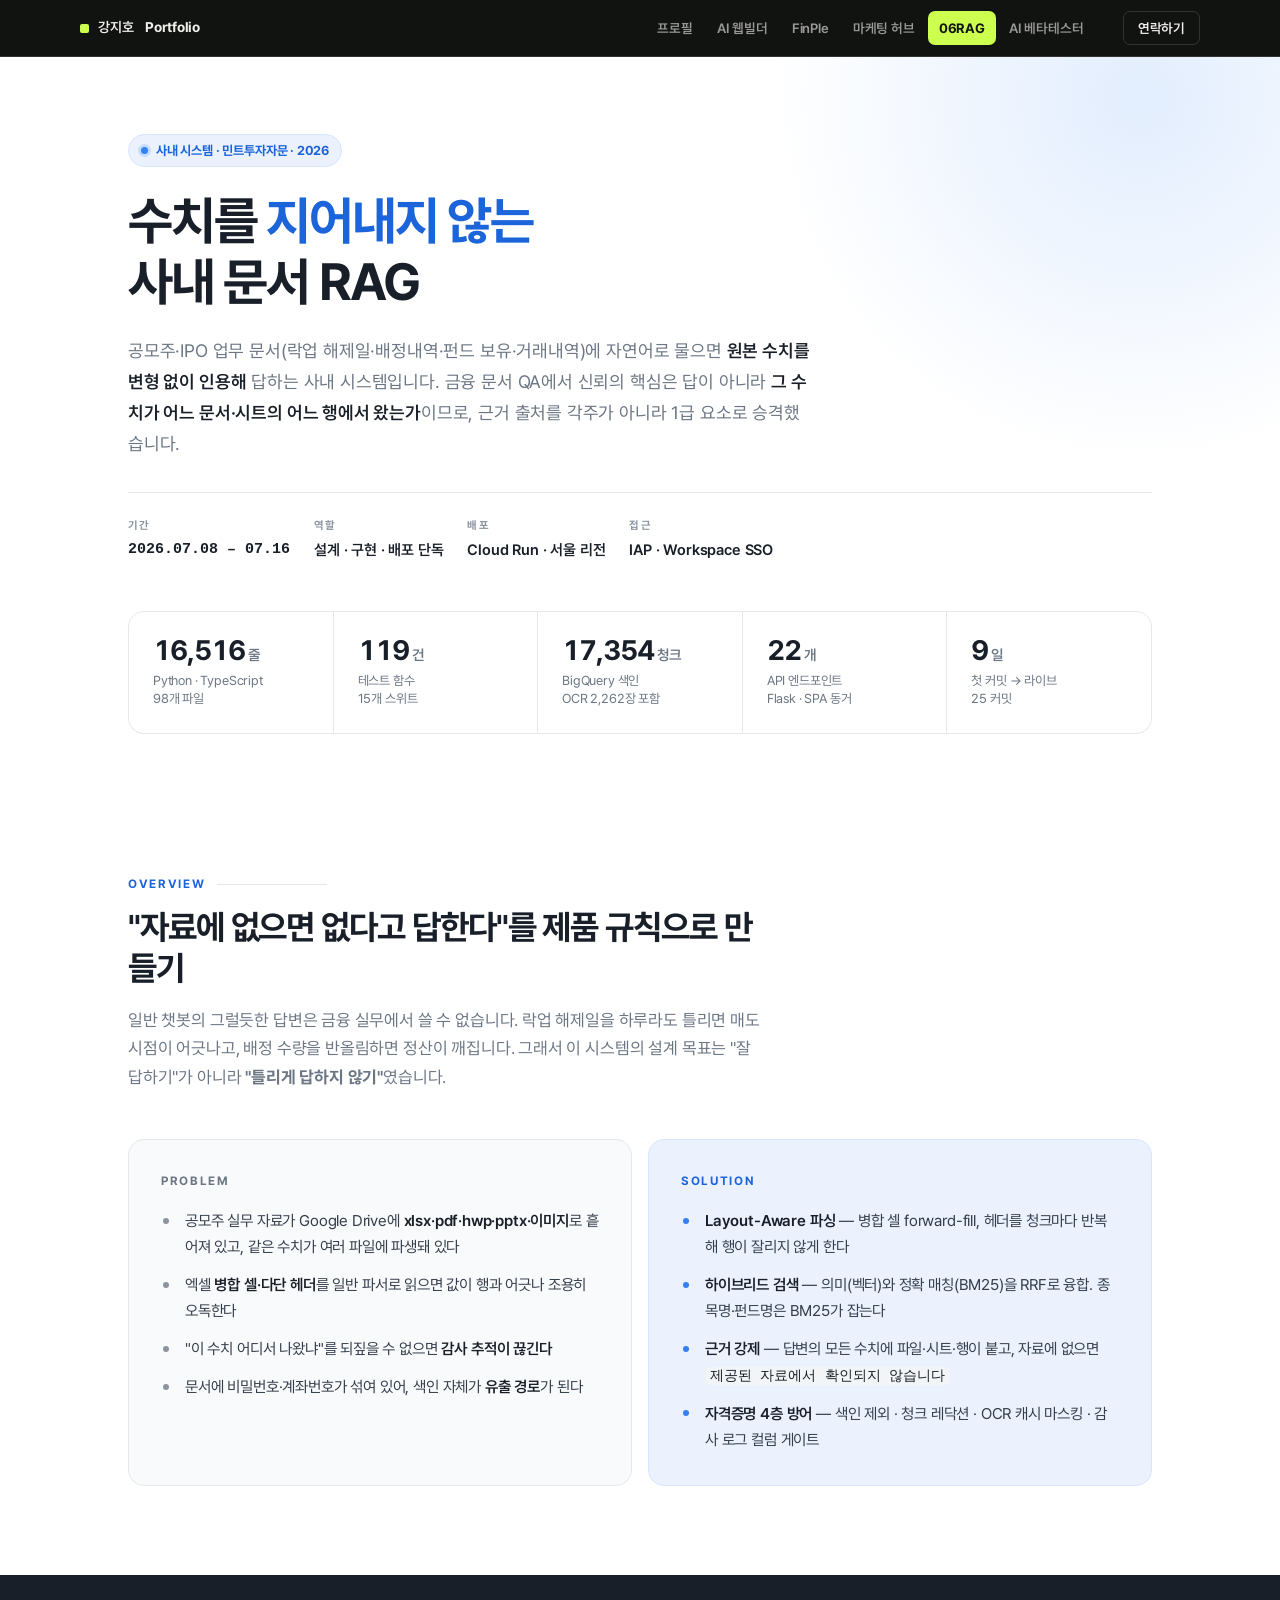
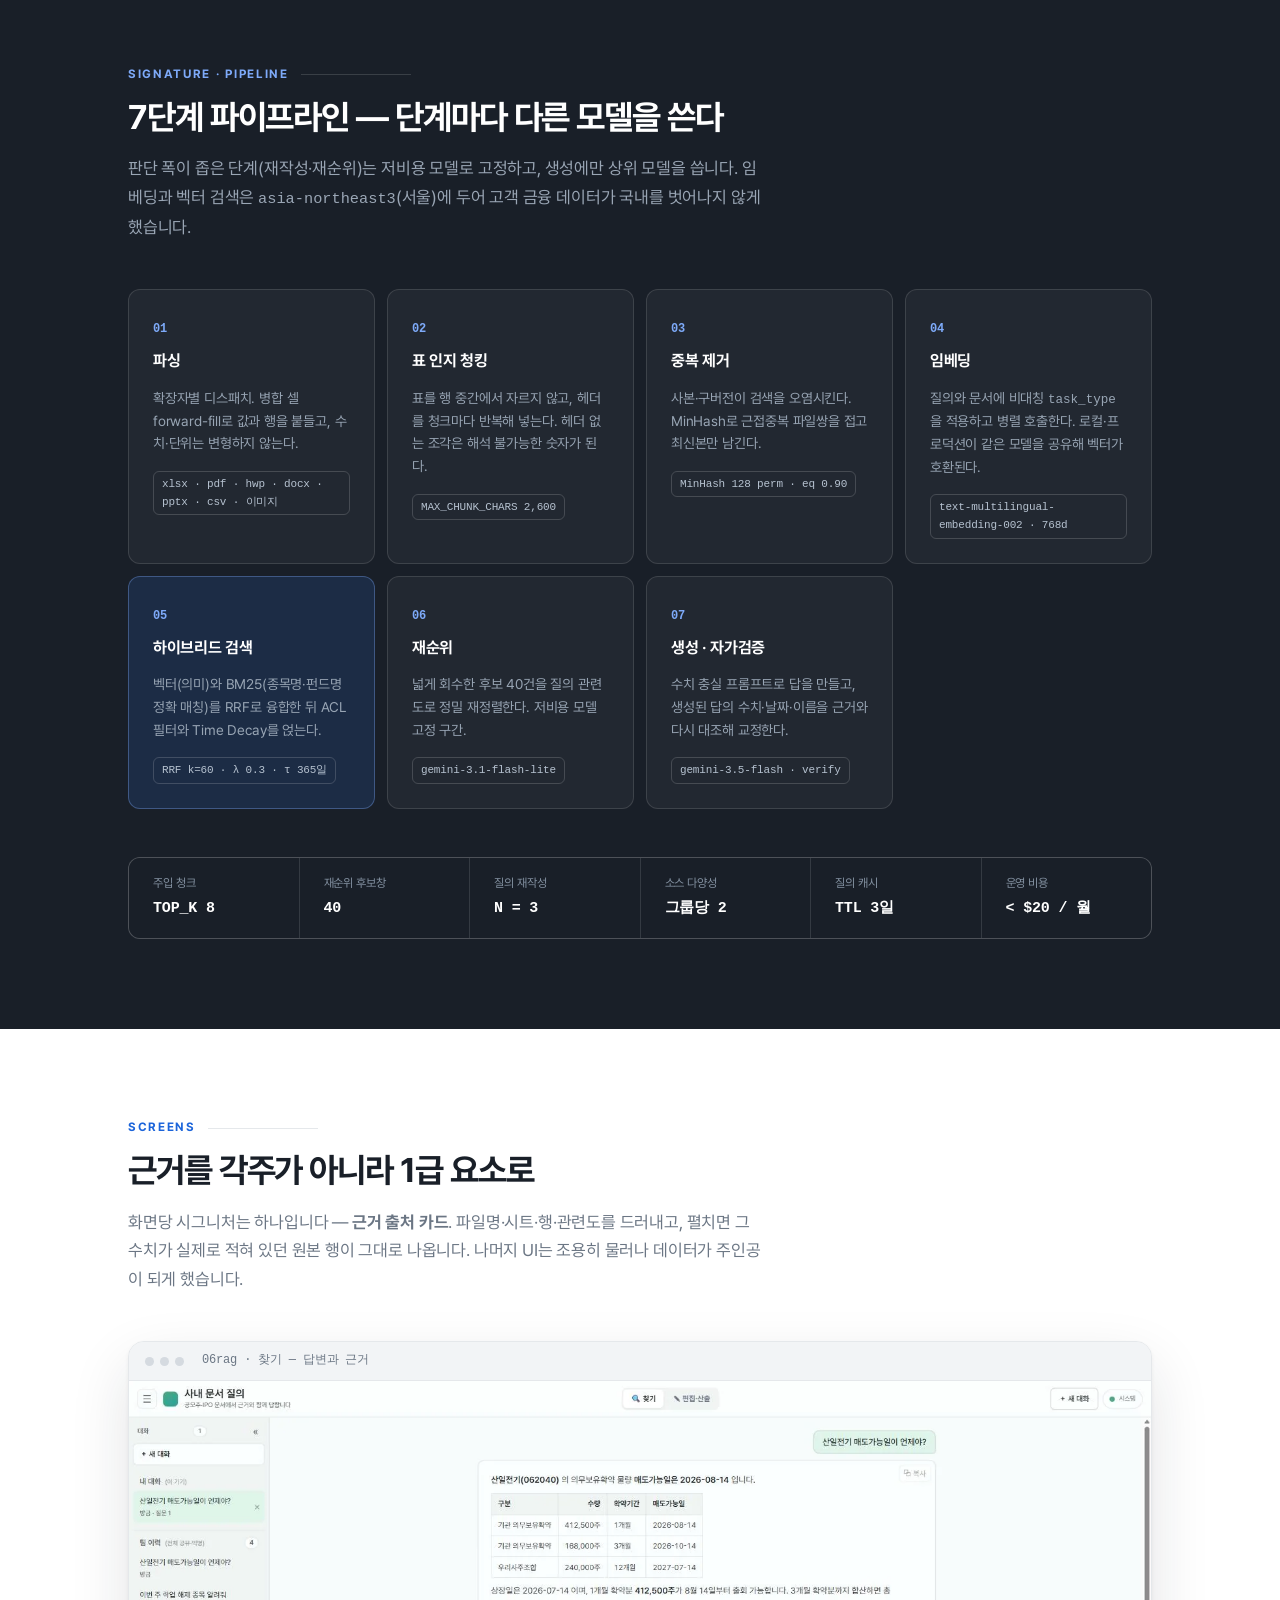
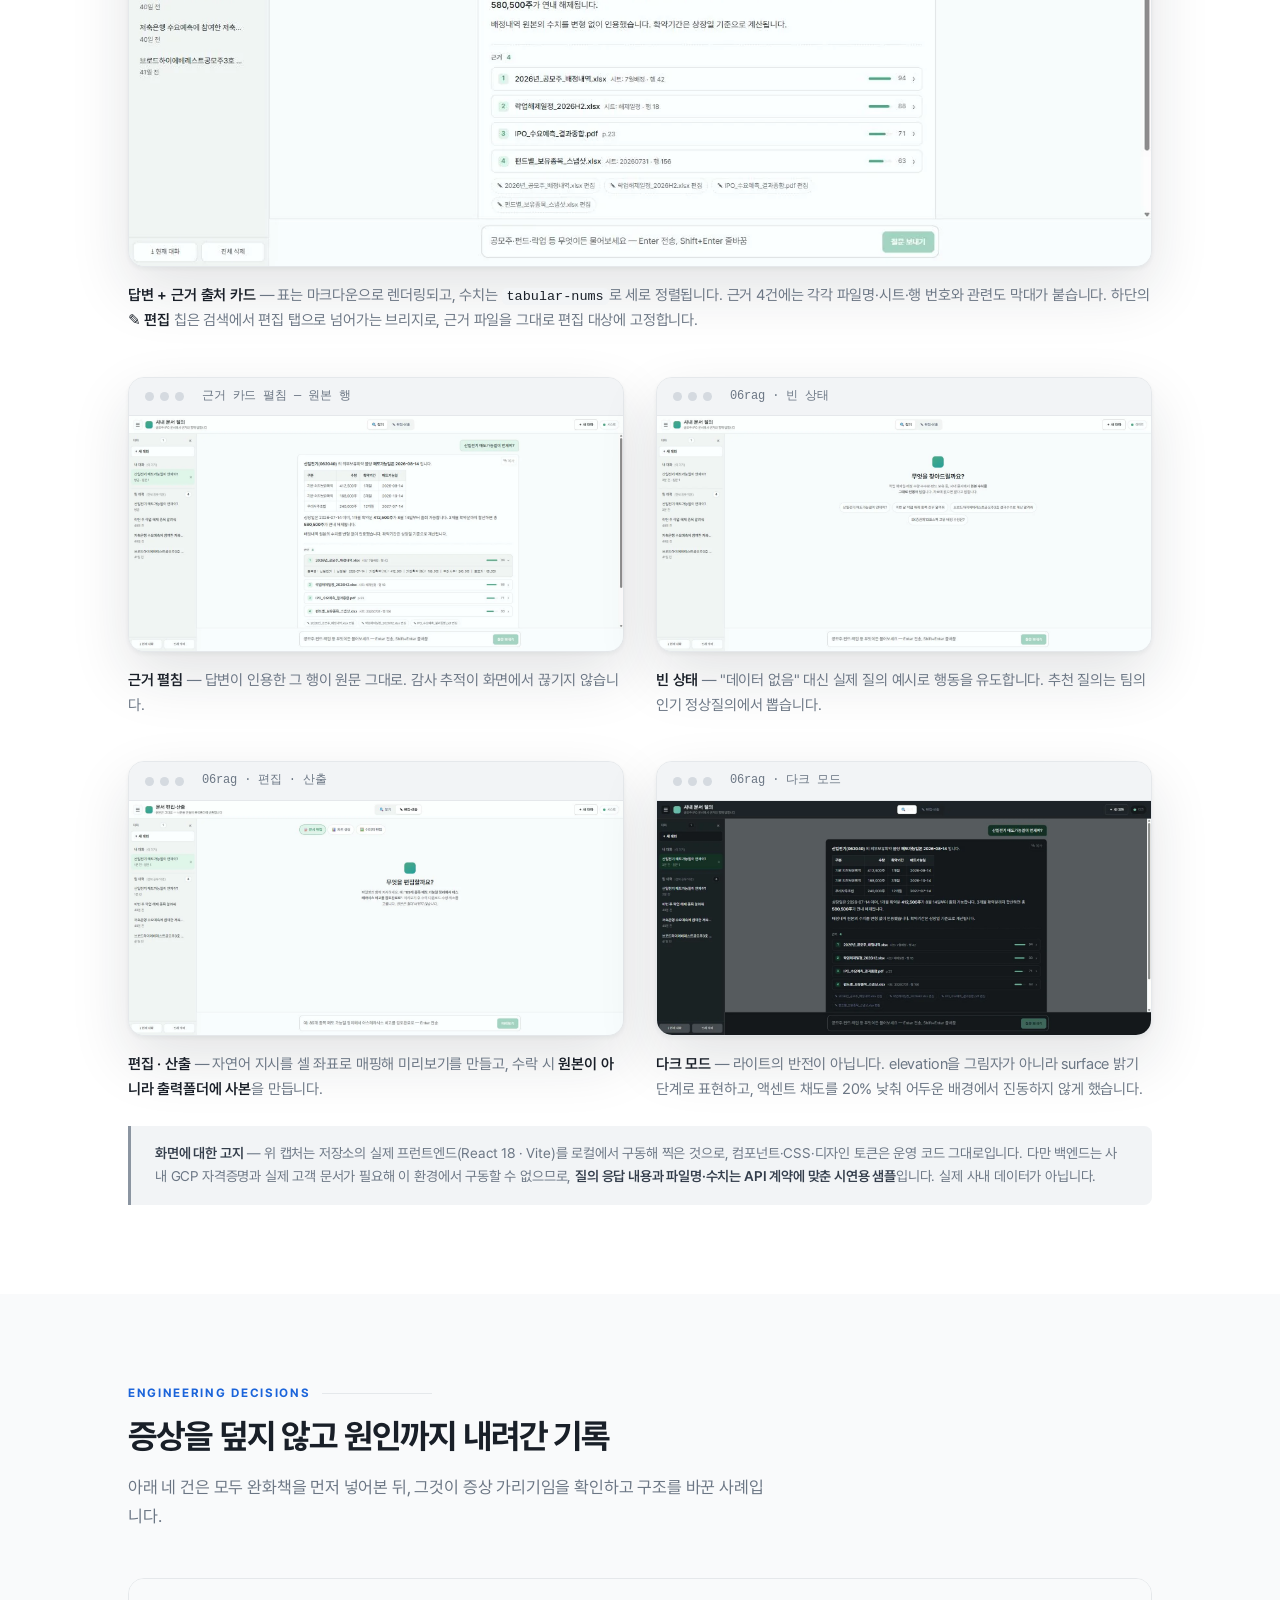
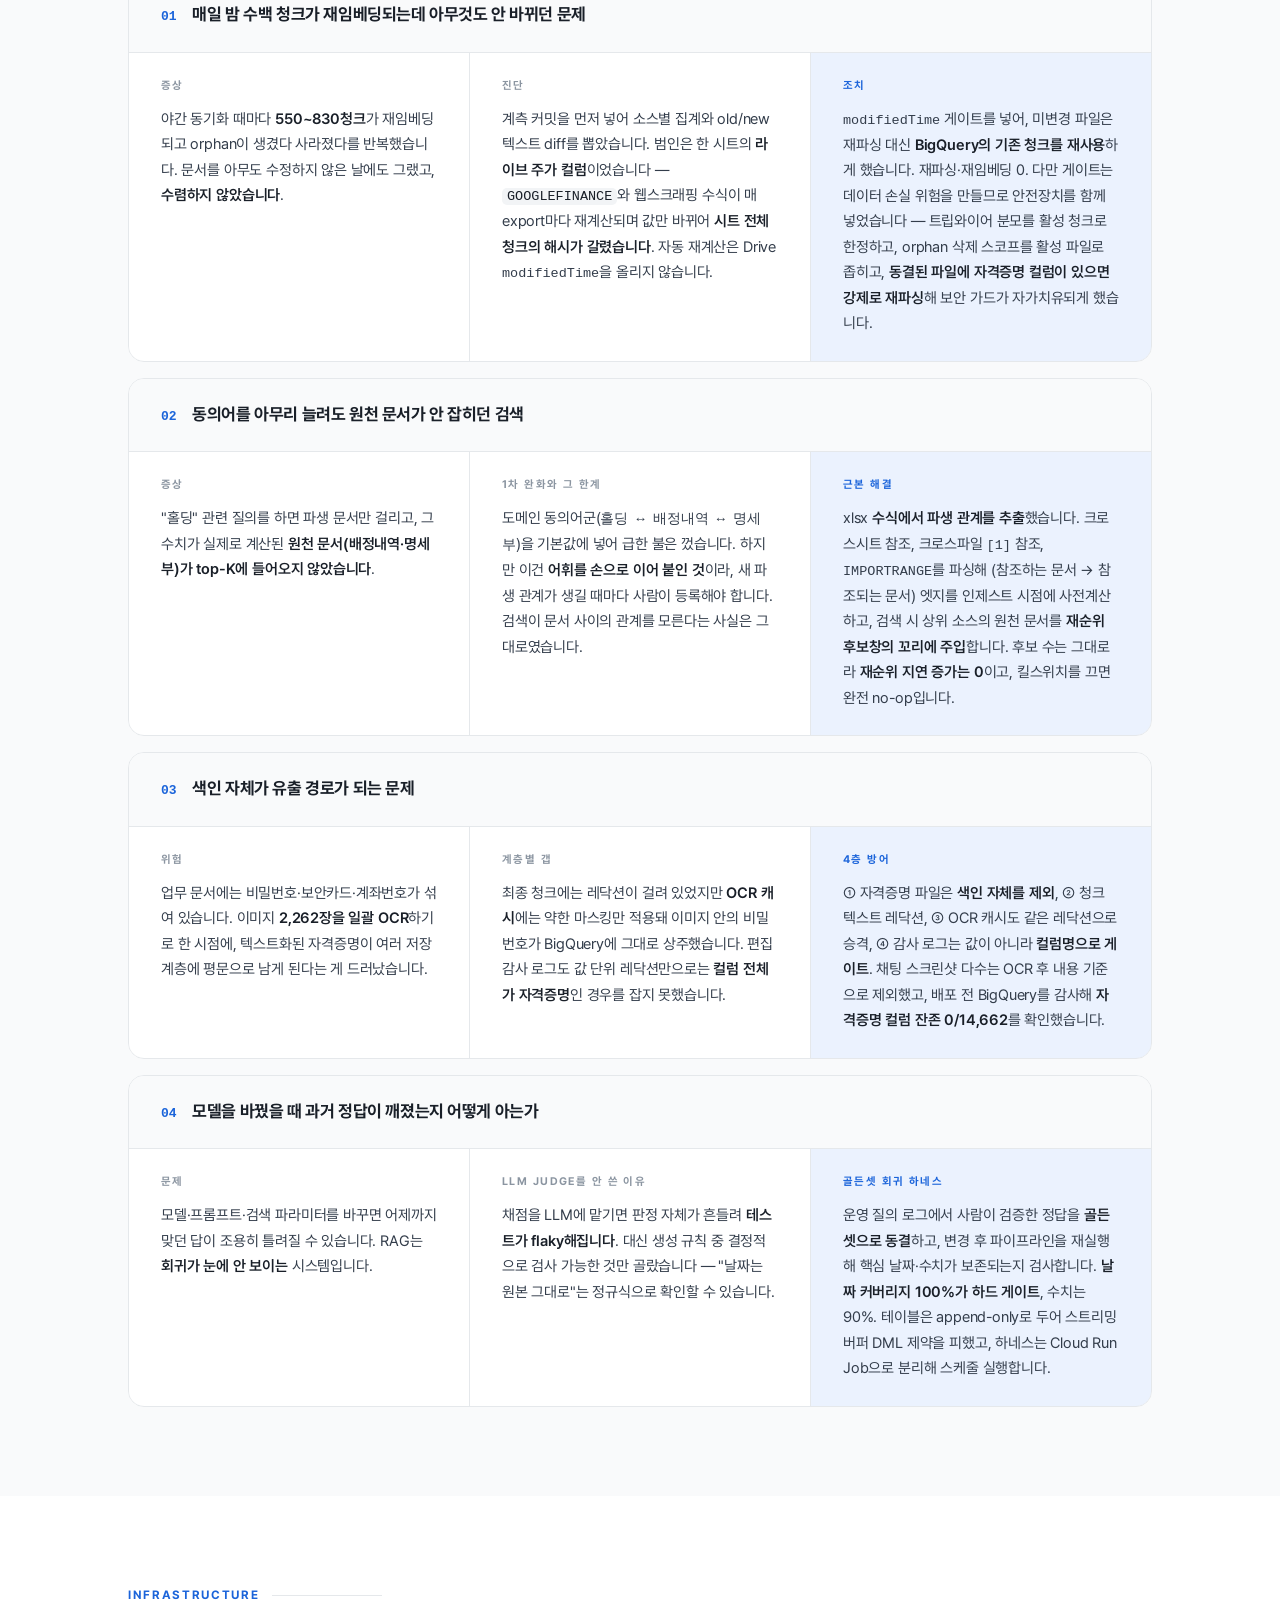
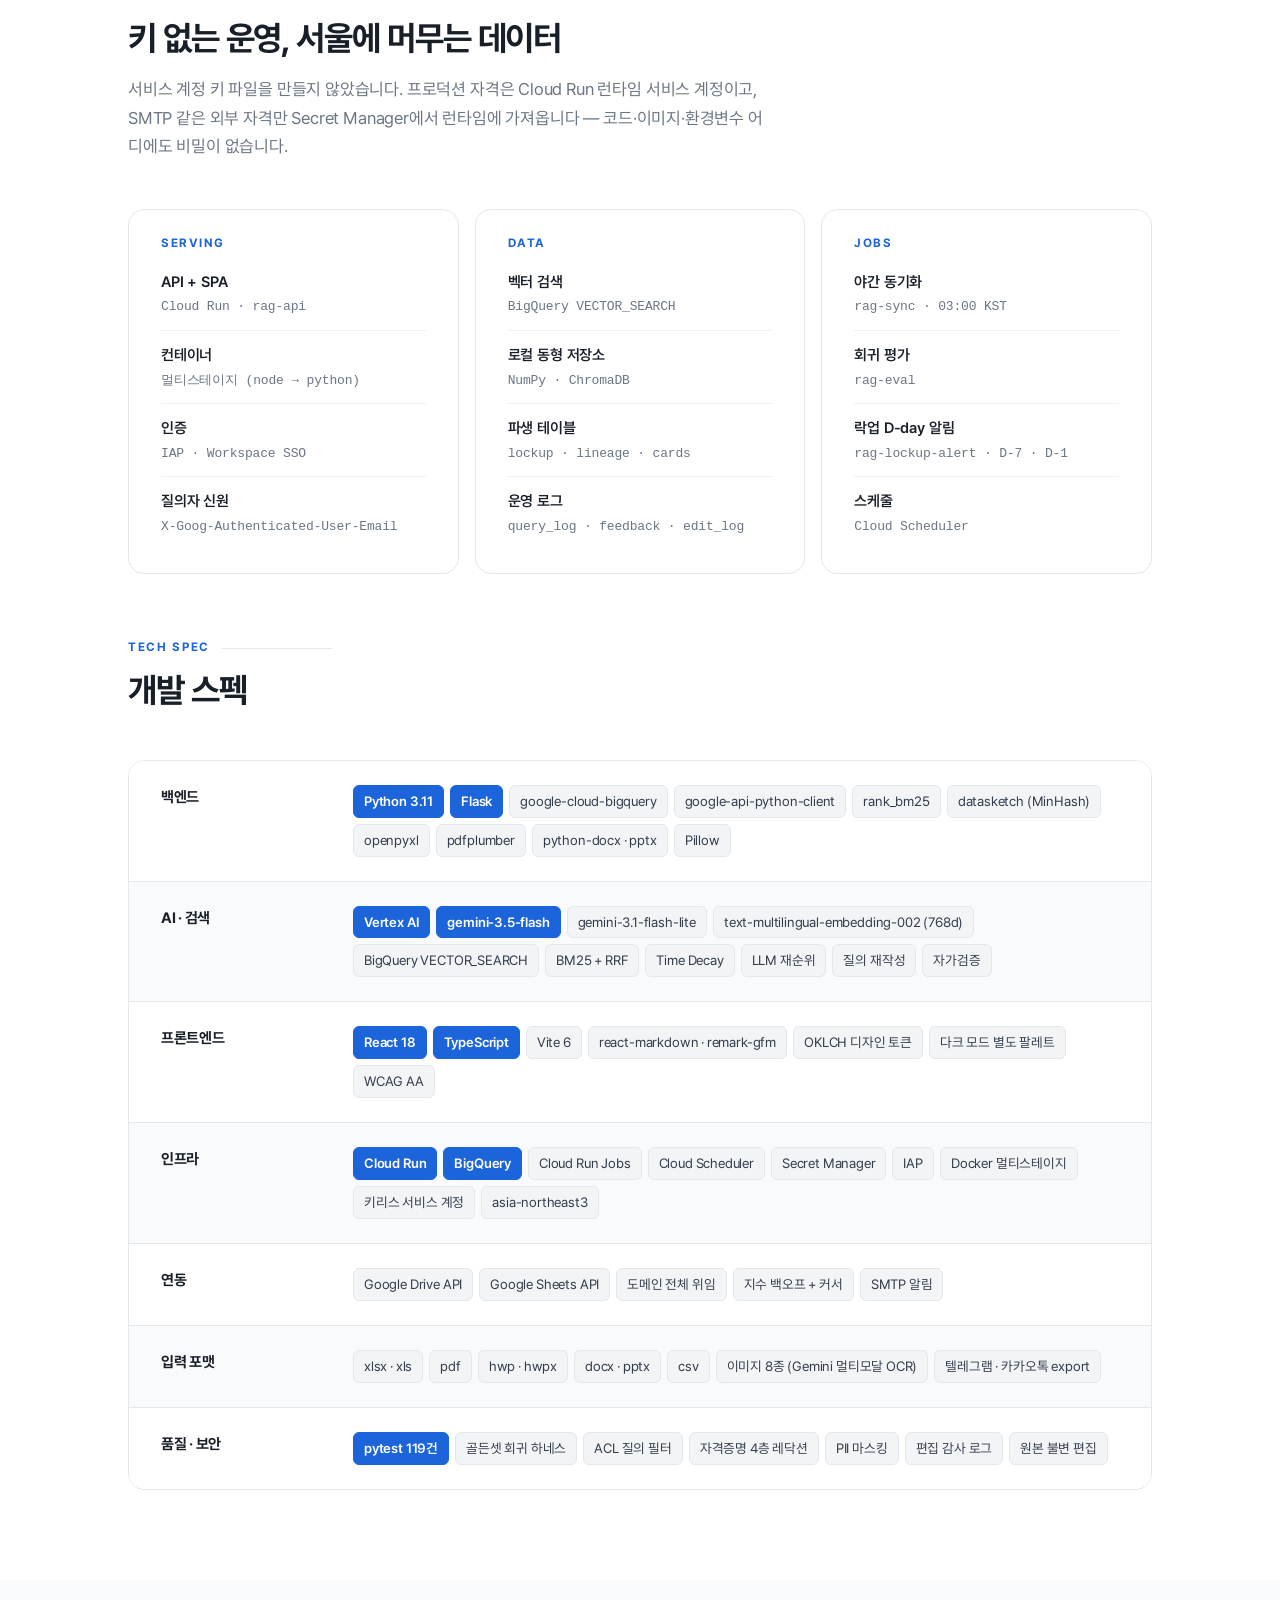
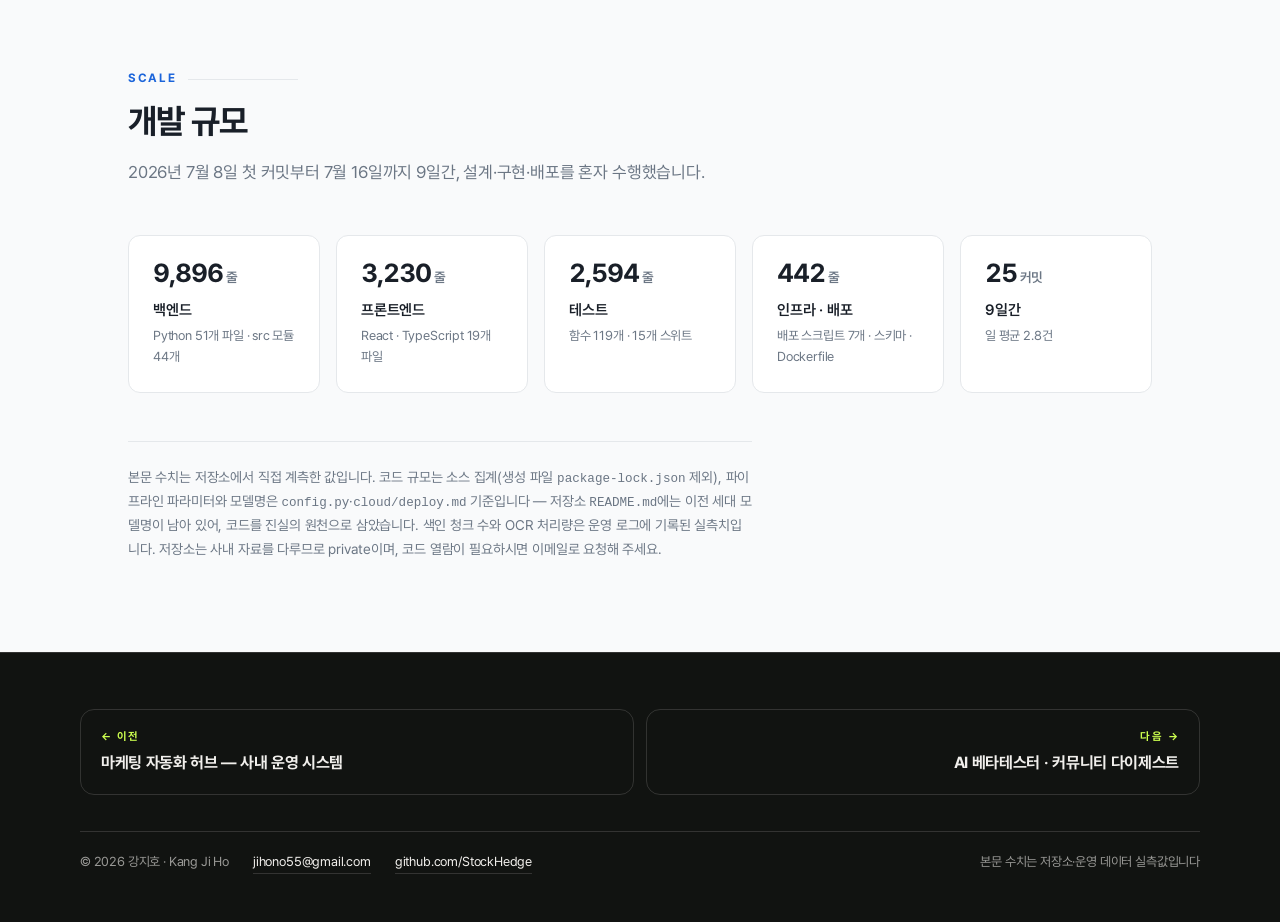
==== 06rag.html @ 5b252f04 "06RAG 페이지 추가 — 사내 문서 RAG 시스템 StockHedge/06rag 저장소를 클론해 구조를 계측하고 포트폴리오 페이지를 새로 작성했다. 베이스는 토스 블루 — 포트폴" ====
<!DOCTYPE html>
<html lang="ko">
<head>
<meta charset="utf-8">
<meta name="viewport" content="width=device-width, initial-scale=1">
<title>06RAG — 사내 문서 RAG 시스템 | 강지호 포트폴리오</title>
<meta name="description" content="민트투자자문 공모주·IPO 업무 문서에 자연어로 질의하면 원본 수치를 그대로 인용해 답하는 사내 RAG. 파싱→표 인지 청킹→하이브리드 검색→재순위→생성→자가검증. Cloud Run · BigQuery Vector Search · Vertex AI.">
<meta name="theme-color" content="#1B64DA">

<link rel="preload" as="font" type="font/woff2" href="assets/fonts/Pretendard-400.woff2" crossorigin>
<link rel="preload" as="font" type="font/woff2" href="assets/fonts/Pretendard-700.woff2" crossorigin>
<link rel="stylesheet" href="assets/css/shell.css">
<style>
/* ═══════════════════════════════════════════════════════════════════════
   06RAG — 프로젝트 포트폴리오

   베이스는 토스 블루. 포트폴리오 계열(ai-beta-tester·FinPle)과 같은 토큰을 쓴다.
   제품 자체의 액센트는 민트(사명 유래)이지만, 그건 스크린샷 안에서만 등장한다 —
   포트폴리오 지면의 언어와 제품의 언어를 섞지 않는다.

   대비 검증
     --ink-900 #191F28 on white      15.9:1  AAA
     --ink-700 #333D4B on white      11.2:1  AAA
     --ink-500 #6B7684 on white       4.7:1  AA
     --blue-700 #1B64DA on white      5.3:1  AA (본문·버튼 라벨)
     --blue-500 #3182F6 on white      3.7:1  큰 텍스트·면·장식 전용
   ═══════════════════════════════════════════════════════════════════════ */
:root{
  color-scheme: light;

  --blue-50:#EBF2FE;
  --blue-100:#D7E5FD;
  --blue-300:#7EAAF9;
  --blue-500:#3182F6;
  --blue-700:#1B64DA;
  --blue-900:#0F3E8C;

  --ink-900:#191F28;
  --ink-700:#333D4B;
  --ink-500:#6B7684;
  --ink-300:#8B95A1;
  --line:#E5E8EB;
  --line-soft:#EEF1F4;
  --surface:#FFFFFF;
  --surface-1:#F9FAFB;
  --surface-2:#F2F4F6;

  --mint:#2E9E86;          /* 제품 액센트 — 스크린샷 설명에서만 참조 */

  --s1:4px; --s2:8px; --s3:12px; --s4:16px; --s5:24px;
  --s6:32px; --s7:48px; --s8:64px; --s9:96px;
  --r-sm:8px; --r-md:12px; --r-lg:16px; --r-xl:20px;

  --maxw:1120px;
  --gutter:clamp(20px,5vw,48px);
  --ease:cubic-bezier(.2,.7,.3,1);
  --shadow-frame:0 2px 4px rgba(25,31,40,.05), 0 24px 60px rgba(25,31,40,.12);
}

*,*::before,*::after{box-sizing:border-box}
html{-webkit-text-size-adjust:100%}
body{
  margin:0; background:var(--surface); color:var(--ink-700);
  font-family:var(--pf-sans);
  font-size:16px; line-height:1.65; letter-spacing:-.011em;
  -webkit-font-smoothing:antialiased; text-rendering:optimizeLegibility;
}
img{max-width:100%;height:auto;display:block}
:where(h1,h2,h3,h4,p,ul,ol,dl,dd,figure){margin:0}
ul{padding:0;list-style:none}
a{color:var(--blue-700)}
code,.mono{
  font-family:var(--pf-mono); font-size:.9em;
  font-variant-numeric:tabular-nums; letter-spacing:0;
}
code{background:var(--surface-2); color:var(--ink-900); padding:1px 5px; border-radius:5px}
.tnum{font-variant-numeric:tabular-nums}
:focus-visible{outline:2px solid var(--blue-700); outline-offset:3px; border-radius:4px}

.wrap{max-width:var(--maxw); margin-inline:auto; padding-inline:var(--gutter)}
.sec{padding-block:clamp(56px,7vw,var(--s9))}
.sec--tint{background:var(--surface-1)}
.sec--ink{background:var(--ink-900); color:#D5DCE5}

.kicker{
  display:flex; align-items:center; gap:var(--s3);
  font-size:.75rem; font-weight:700; letter-spacing:.14em; text-transform:uppercase;
  color:var(--blue-700); margin-bottom:var(--s3);
}
.kicker::after{content:''; height:1px; flex:1; background:var(--line); max-width:110px}
.sec--ink .kicker{color:var(--blue-300)}
.sec--ink .kicker::after{background:rgba(255,255,255,.14)}

.sec-head{max-width:64ch; margin-bottom:clamp(32px,4vw,var(--s7))}
.sec-head h2{
  font-size:clamp(1.5rem,1.1rem + 1.7vw,2.125rem); font-weight:700;
  letter-spacing:-.032em; line-height:1.22; color:var(--ink-900);
}
.sec--ink .sec-head h2{color:#fff}
.sec-head p{margin-top:var(--s4); font-size:1.0625rem; line-height:1.68; color:var(--ink-500)}
.sec--ink .sec-head p{color:#9AA6B5}

/* ═══════════════ HERO ═══════════════ */
.hero{position:relative; overflow:hidden; padding-block:clamp(48px,6vw,88px) clamp(32px,4vw,56px)}
.hero::after{
  content:''; position:absolute; top:-340px; right:-240px;
  width:760px; height:760px; border-radius:50%; pointer-events:none;
  background:radial-gradient(circle, rgba(49,130,246,.14) 0%, rgba(49,130,246,0) 68%);
}
.hero-in{position:relative; z-index:1}
.eyebrow{
  display:inline-flex; align-items:center; gap:8px;
  padding:5px 12px; border-radius:999px;
  background:var(--blue-50); border:1px solid var(--blue-100);
  font-size:.8125rem; font-weight:700; color:var(--blue-700);
}
.eyebrow .dot{
  inline-size:7px; block-size:7px; border-radius:50%; background:var(--blue-500);
  box-shadow:0 0 0 3px rgba(49,130,246,.2);
}
.hero h1{
  margin-top:var(--s5);
  font-size:clamp(2rem,1.3rem + 3vw,3.25rem); font-weight:700;
  letter-spacing:-.042em; line-height:1.16; color:var(--ink-900); max-width:20ch;
}
.hero h1 em{font-style:normal; color:var(--blue-700)}
.hero-lede{
  margin-top:var(--s5); max-width:62ch;
  font-size:clamp(1rem,.96rem + .3vw,1.125rem); line-height:1.72; color:var(--ink-500);
}
.hero-lede b{color:var(--ink-900); font-weight:600}
.hero-meta{
  display:flex; flex-wrap:wrap; gap:var(--s2) var(--s5);
  margin-top:var(--s6); padding-top:var(--s5); border-top:1px solid var(--line);
}
.hero-meta div{min-width:0}
.hero-meta dt{font-size:.6875rem; font-weight:700; letter-spacing:.12em; text-transform:uppercase; color:var(--ink-300)}
.hero-meta dd{margin-top:3px; font-size:.9375rem; font-weight:600; color:var(--ink-900)}

/* 지표 스트립 */
.stats{
  display:grid; gap:1px; margin-top:clamp(32px,4vw,var(--s7));
  background:var(--line); border:1px solid var(--line); border-radius:var(--r-lg); overflow:hidden;
  grid-template-columns:repeat(auto-fit,minmax(150px,1fr));
}
.stats > div{background:var(--surface); padding:var(--s5); min-inline-size:0}
.stats dd{
  font-size:clamp(1.375rem,1.1rem + 1.1vw,1.75rem); font-weight:700;
  letter-spacing:-.035em; line-height:1; color:var(--ink-900);
}
.stats dd .unit{font-size:.52em; font-weight:600; margin-inline-start:3px; color:var(--ink-500)}
.stats dt{margin-top:var(--s2); font-size:.8125rem; color:var(--ink-500); line-height:1.45}

/* ═══════════════ 문제 · 해법 ═══════════════ */
.duo{display:grid; gap:var(--s4); grid-template-columns:minmax(0,1fr)}
@media (min-width:820px){ .duo{grid-template-columns:minmax(0,1fr) minmax(0,1fr)} }
.panel{padding:var(--s6); border-radius:var(--r-lg); border:1px solid var(--line)}
.panel h3{
  font-size:.75rem; font-weight:700; letter-spacing:.14em; text-transform:uppercase;
  margin-bottom:var(--s4);
}
.panel--problem{background:var(--surface-1)}
.panel--problem h3{color:var(--ink-500)}
.panel--solution{background:var(--blue-50); border-color:var(--blue-100)}
.panel--solution h3{color:var(--blue-700)}
.panel li{
  position:relative; padding-inline-start:var(--s5); margin-top:var(--s3);
  font-size:.9688rem; line-height:1.68;
}
.panel li::before{
  content:''; position:absolute; inset-inline-start:2px; inset-block-start:.62em;
  inline-size:6px; block-size:6px; border-radius:50%; background:var(--ink-300);
}
.panel--solution li::before{background:var(--blue-500)}
.panel li:first-child{margin-top:0}
.panel b{color:var(--ink-900); font-weight:600}

/* ═══════════════ 파이프라인 (시그니처) ═══════════════ */
.pipe{
  display:grid; gap:var(--s3);
  grid-template-columns:repeat(auto-fit,minmax(240px,1fr));
  counter-reset:stage;
}
.stage{
  position:relative; padding:var(--s5); min-inline-size:0;
  background:rgba(255,255,255,.045); border:1px solid rgba(255,255,255,.12);
  border-radius:var(--r-md);
}
.stage::before{
  counter-increment:stage; content:counter(stage,decimal-leading-zero);
  font-family:var(--pf-mono); font-size:.75rem; font-weight:700; color:var(--blue-300);
}
.stage h3{margin-top:var(--s2); font-size:1rem; font-weight:700; color:#fff; letter-spacing:-.02em}
.stage p{margin-top:var(--s3); font-size:.875rem; line-height:1.62; color:#98A5B4}
.stage .tag{
  display:inline-block; margin-top:var(--s4); padding:3px 8px;
  border:1px solid rgba(255,255,255,.16); border-radius:6px;
  font-family:var(--pf-mono); font-size:.6875rem; color:#B6C2D0;
}
.stage.is-key{background:rgba(49,130,246,.14); border-color:rgba(126,170,249,.35)}

.paramgrid{
  display:grid; gap:1px; margin-top:clamp(32px,4vw,var(--s7));
  background:rgba(255,255,255,.12); border:1px solid rgba(255,255,255,.12);
  border-radius:var(--r-md); overflow:hidden;
  grid-template-columns:repeat(auto-fit,minmax(150px,1fr));
}
.paramgrid > div{background:var(--ink-900); padding:var(--s4) var(--s5); min-inline-size:0}
.paramgrid dt{font-size:.75rem; color:#8593A3; letter-spacing:-.005em}
.paramgrid dd{
  margin-top:4px; font-family:var(--pf-mono); font-size:.9375rem; font-weight:600; color:#fff;
}

/* ═══════════════ 실제 화면 ═══════════════ */
.shots{display:grid; gap:clamp(28px,3.4vw,var(--s7))}
.frame{
  border-radius:var(--r-lg); overflow:hidden;
  border:1px solid var(--line); background:var(--surface-1);
  box-shadow:var(--shadow-frame);
}
.frame-bar{
  display:flex; align-items:center; gap:6px;
  padding:9px var(--s4); background:var(--surface-2); border-bottom:1px solid var(--line);
}
.frame-bar .d{inline-size:9px; block-size:9px; border-radius:50%; background:#D5DAE0; flex:none}
.frame-bar .url{
  margin-inline-start:var(--s3); font-family:var(--pf-mono); font-size:12px; color:var(--ink-500);
  white-space:nowrap; overflow:hidden; text-overflow:ellipsis; min-inline-size:0;
}
figure.shot{min-inline-size:0}
figcaption{margin-top:var(--s4); font-size:.9375rem; line-height:1.66; color:var(--ink-500)}
figcaption b{color:var(--ink-900); font-weight:600}
.shot-duo{display:grid; gap:clamp(20px,2.6vw,var(--s6)); grid-template-columns:minmax(0,1fr)}
@media (min-width:900px){ .shot-duo{grid-template-columns:minmax(0,1fr) minmax(0,1fr)} }

.disclosure{
  margin-top:var(--s5); padding:var(--s4) var(--s5);
  background:var(--surface-2); border-inline-start:3px solid var(--ink-300);
  border-radius:0 var(--r-sm) var(--r-sm) 0;
  font-size:.875rem; line-height:1.66; color:var(--ink-500);
}
.disclosure b{color:var(--ink-700); font-weight:600}

/* ═══════════════ 엔지니어링 사례 ═══════════════ */
.cases{display:grid; gap:var(--s4)}
.case{border:1px solid var(--line); border-radius:var(--r-lg); overflow:hidden; background:var(--surface)}
.case-head{
  display:flex; align-items:baseline; gap:var(--s4);
  padding:var(--s5) var(--s6); background:var(--surface-1); border-bottom:1px solid var(--line);
}
.case-head .idx{font-family:var(--pf-mono); font-size:.8125rem; font-weight:700; color:var(--blue-700); flex:none}
.case-head h3{font-size:1.0625rem; font-weight:700; letter-spacing:-.024em; color:var(--ink-900); line-height:1.4}
.case-body{display:grid; gap:1px; background:var(--line); grid-template-columns:minmax(0,1fr)}
@media (min-width:860px){ .case-body{grid-template-columns:repeat(3,minmax(0,1fr))} }
.cell{background:var(--surface); padding:var(--s5) var(--s6)}
.cell h4{
  font-size:.6875rem; font-weight:700; letter-spacing:.13em; text-transform:uppercase;
  color:var(--ink-300); margin-bottom:var(--s3);
}
.cell p{font-size:.9375rem; line-height:1.7}
.cell b{color:var(--ink-900); font-weight:600}
.cell--result{background:var(--blue-50)}
.cell--result h4{color:var(--blue-700)}

/* ═══════════════ 스펙 ═══════════════ */
.spec{border:1px solid var(--line); border-radius:var(--r-lg); overflow:hidden}
.spec-row{
  display:grid; gap:var(--s2) var(--s5); padding:var(--s5) var(--s6);
  border-bottom:1px solid var(--line); background:var(--surface);
  grid-template-columns:minmax(0,1fr);
}
@media (min-width:760px){ .spec-row{grid-template-columns:minmax(140px,168px) minmax(0,1fr)} }
.spec-row:last-child{border-bottom:0}
.spec-row:nth-child(even){background:var(--surface-1)}
.spec-row dt{font-size:.9375rem; font-weight:700; color:var(--ink-900); letter-spacing:-.018em}
.spec-row dd{font-size:.9375rem; line-height:1.7}
.chips{display:flex; flex-wrap:wrap; gap:6px}
.chips span{
  padding:4px 10px; border-radius:6px; background:var(--surface-2);
  border:1px solid var(--line); font-size:.8438rem; color:var(--ink-700);
}
.chips span.is-key{background:var(--blue-700); border-color:var(--blue-700); color:#fff; font-weight:600}

/* 인프라 3열 */
.arch{display:grid; gap:var(--s4); grid-template-columns:minmax(0,1fr)}
@media (min-width:820px){ .arch{grid-template-columns:repeat(3,minmax(0,1fr))} }
.arch-col{border:1px solid var(--line); border-radius:var(--r-lg); padding:var(--s5) var(--s6); background:var(--surface)}
.arch-col h3{
  font-size:.75rem; font-weight:700; letter-spacing:.13em; text-transform:uppercase;
  color:var(--blue-700); margin-bottom:var(--s4);
}
.arch-item{padding-block:var(--s3); border-top:1px solid var(--line-soft)}
.arch-item:first-of-type{border-top:0; padding-top:0}
.arch-item b{display:block; font-size:.9375rem; font-weight:600; color:var(--ink-900)}
.arch-item span{display:block; margin-top:2px; font-family:var(--pf-mono); font-size:.8125rem; color:var(--ink-500)}

/* 규모 */
.scale{display:grid; gap:var(--s4); grid-template-columns:repeat(auto-fit,minmax(164px,1fr))}
.scale > div{padding:var(--s5); border:1px solid var(--line); border-radius:var(--r-md); background:var(--surface); min-inline-size:0}
.scale .n{font-size:1.625rem; font-weight:700; letter-spacing:-.035em; color:var(--ink-900); line-height:1}
.scale .n .unit{font-size:.52em; font-weight:600; color:var(--ink-500); margin-inline-start:3px}
.scale .l{margin-top:var(--s3); font-size:.9375rem; font-weight:600; color:var(--ink-900)}
.scale .s{margin-top:2px; font-size:.8125rem; color:var(--ink-500)}

.note{
  margin-top:clamp(32px,4vw,var(--s7)); padding-top:var(--s5); border-top:1px solid var(--line);
  font-size:.875rem; line-height:1.7; color:var(--ink-500); max-width:78ch;
}

/* 진입 애니메이션 */
.reveal{opacity:0; transform:translateY(14px)}
.reveal.in{opacity:1; transform:none; transition:opacity .5s var(--ease), transform .5s var(--ease)}
@media (prefers-reduced-motion:reduce){ .reveal{opacity:1; transform:none} }
@media print{
  @page{size:A4; margin:12mm 11mm}
  .reveal{opacity:1;transform:none}
  .case,.frame,figure.shot,.arch-col,.scale > div,.stage{break-inside:avoid}
  .sec{padding-block:20px}
  .hero{padding-block:12px 16px}
  .hero::after{display:none}
  body{font-size:10.5pt; line-height:1.55}
  /* 인쇄 폭에서는 auto-fit 이 어중간하게 접혀 빈 칸이 생긴다 — 열 수를 고정한다. */
  .stats{grid-template-columns:repeat(5,minmax(0,1fr))}
  .stats dd{font-size:1.0625rem}
  .stats dt{font-size:.6875rem}
  .paramgrid{grid-template-columns:repeat(6,minmax(0,1fr))}
  .paramgrid dd{font-size:.75rem}
  .paramgrid dt{font-size:.625rem}
  .pipe{grid-template-columns:repeat(4,minmax(0,1fr))}
  .scale{grid-template-columns:repeat(5,minmax(0,1fr))}
  .scale .n{font-size:1.125rem}
}
</style>
</head>
<body>

<nav class="pf-nav" aria-label="포트폴리오 내비게이션">
  <div class="pf-nav__in">
    <a class="pf-nav__brand" href="index.html"><span class="pf-nav__mark" aria-hidden="true"></span>강지호&nbsp;<b>Portfolio</b></a>
    <ul class="pf-nav__list">
      <li><a href="index.html">프로필</a></li>
      <li><a href="aiwebbuilder.html">AI 웹빌더</a></li>
      <li><a href="finple.html">FinPle</a></li>
      <li><a href="marketing-hub.html">마케팅 허브</a></li>
      <li><a href="06rag.html" aria-current="page">06RAG</a></li>
      <li><a href="ai-beta-tester.html">AI 베타테스터</a></li>
    </ul>
    <a class="pf-nav__cta" href="mailto:jihono55@gmail.com">연락하기</a>
  </div>
</nav>

<main>

<!-- ══════════════════ HERO ══════════════════ -->
<header class="hero">
  <div class="wrap hero-in">
    <span class="eyebrow"><span class="dot" aria-hidden="true"></span>사내 시스템 · 민트투자자문 · 2026</span>
    <h1>수치를 <em>지어내지 않는</em><br>사내 문서 RAG</h1>
    <p class="hero-lede">
      공모주·IPO 업무 문서(락업 해제일·배정내역·펀드 보유·거래내역)에 자연어로 물으면
      <b>원본 수치를 변형 없이 인용해</b> 답하는 사내 시스템입니다.
      금융 문서 QA에서 신뢰의 핵심은 답이 아니라 <b>그 수치가 어느 문서·시트의 어느 행에서 왔는가</b>이므로,
      근거 출처를 각주가 아니라 1급 요소로 승격했습니다.
    </p>

    <dl class="hero-meta">
      <div><dt>기간</dt><dd class="mono">2026.07.08 – 07.16</dd></div>
      <div><dt>역할</dt><dd>설계 · 구현 · 배포 단독</dd></div>
      <div><dt>배포</dt><dd>Cloud Run · 서울 리전</dd></div>
      <div><dt>접근</dt><dd>IAP · Workspace SSO</dd></div>
    </dl>

    <dl class="stats">
      <div><dd class="tnum">16,516<span class="unit">줄</span></dd><dt>Python · TypeScript<br>98개 파일</dt></div>
      <div><dd class="tnum">119<span class="unit">건</span></dd><dt>테스트 함수<br>15개 스위트</dt></div>
      <div><dd class="tnum">17,354<span class="unit">청크</span></dd><dt>BigQuery 색인<br>OCR 2,262장 포함</dt></div>
      <div><dd class="tnum">22<span class="unit">개</span></dd><dt>API 엔드포인트<br>Flask · SPA 동거</dt></div>
      <div><dd class="tnum">9<span class="unit">일</span></dd><dt>첫 커밋 → 라이브<br>25 커밋</dt></div>
    </dl>
  </div>
</header>

<!-- ══════════════════ 개요 ══════════════════ -->
<section class="sec">
  <div class="wrap">
    <div class="sec-head reveal">
      <div class="kicker">Overview</div>
      <h2>"자료에 없으면 없다고 답한다"를 제품 규칙으로 만들기</h2>
      <p>
        일반 챗봇의 그럴듯한 답변은 금융 실무에서 쓸 수 없습니다.
        락업 해제일을 하루라도 틀리면 매도 시점이 어긋나고, 배정 수량을 반올림하면 정산이 깨집니다.
        그래서 이 시스템의 설계 목표는 "잘 답하기"가 아니라 <b>"틀리게 답하지 않기"</b>였습니다.
      </p>
    </div>

    <div class="duo reveal">
      <div class="panel panel--problem">
        <h3>Problem</h3>
        <ul>
          <li>공모주 실무 자료가 Google Drive에 <b>xlsx·pdf·hwp·pptx·이미지</b>로 흩어져 있고, 같은 수치가 여러 파일에 파생돼 있다</li>
          <li>엑셀 <b>병합 셀·다단 헤더</b>를 일반 파서로 읽으면 값이 행과 어긋나 조용히 오독한다</li>
          <li>"이 수치 어디서 나왔냐"를 되짚을 수 없으면 <b>감사 추적이 끊긴다</b></li>
          <li>문서에 비밀번호·계좌번호가 섞여 있어, 색인 자체가 <b>유출 경로</b>가 된다</li>
        </ul>
      </div>
      <div class="panel panel--solution">
        <h3>Solution</h3>
        <ul>
          <li><b>Layout-Aware 파싱</b> — 병합 셀 forward-fill, 헤더를 청크마다 반복해 행이 잘리지 않게 한다</li>
          <li><b>하이브리드 검색</b> — 의미(벡터)와 정확 매칭(BM25)을 RRF로 융합. 종목명·펀드명은 BM25가 잡는다</li>
          <li><b>근거 강제</b> — 답변의 모든 수치에 파일·시트·행이 붙고, 자료에 없으면 <code>제공된 자료에서 확인되지 않습니다</code></li>
          <li><b>자격증명 4층 방어</b> — 색인 제외 · 청크 레닥션 · OCR 캐시 마스킹 · 감사 로그 컬럼 게이트</li>
        </ul>
      </div>
    </div>
  </div>
</section>

<!-- ══════════════════ 파이프라인 ══════════════════ -->
<section class="sec sec--ink" id="pipeline">
  <div class="wrap">
    <div class="sec-head reveal">
      <div class="kicker">Signature · Pipeline</div>
      <h2>7단계 파이프라인 — 단계마다 다른 모델을 쓴다</h2>
      <p>
        판단 폭이 좁은 단계(재작성·재순위)는 저비용 모델로 고정하고, 생성에만 상위 모델을 씁니다.
        임베딩과 벡터 검색은 <span class="mono">asia-northeast3</span>(서울)에 두어
        고객 금융 데이터가 국내를 벗어나지 않게 했습니다.
      </p>
    </div>

    <div class="pipe">
      <article class="stage reveal">
        <h3>파싱</h3>
        <p>확장자별 디스패치. 병합 셀 forward-fill로 값과 행을 붙들고, 수치·단위는 변형하지 않는다.</p>
        <span class="tag">xlsx · pdf · hwp · docx · pptx · csv · 이미지</span>
      </article>
      <article class="stage reveal">
        <h3>표 인지 청킹</h3>
        <p>표를 행 중간에서 자르지 않고, 헤더를 청크마다 반복해 넣는다. 헤더 없는 조각은 해석 불가능한 숫자가 된다.</p>
        <span class="tag">MAX_CHUNK_CHARS 2,600</span>
      </article>
      <article class="stage reveal">
        <h3>중복 제거</h3>
        <p>사본·구버전이 검색을 오염시킨다. MinHash로 근접중복 파일쌍을 접고 최신본만 남긴다.</p>
        <span class="tag">MinHash 128 perm · eq 0.90</span>
      </article>
      <article class="stage reveal">
        <h3>임베딩</h3>
        <p>질의와 문서에 비대칭 <span class="mono">task_type</span>을 적용하고 병렬 호출한다. 로컬·프로덕션이 같은 모델을 공유해 벡터가 호환된다.</p>
        <span class="tag">text-multilingual-embedding-002 · 768d</span>
      </article>
      <article class="stage is-key reveal">
        <h3>하이브리드 검색</h3>
        <p>벡터(의미)와 BM25(종목명·펀드명 정확 매칭)를 RRF로 융합한 뒤 ACL 필터와 Time Decay를 얹는다.</p>
        <span class="tag">RRF k=60 · λ 0.3 · τ 365일</span>
      </article>
      <article class="stage reveal">
        <h3>재순위</h3>
        <p>넓게 회수한 후보 40건을 질의 관련도로 정밀 재정렬한다. 저비용 모델 고정 구간.</p>
        <span class="tag">gemini-3.1-flash-lite</span>
      </article>
      <article class="stage reveal">
        <h3>생성 · 자가검증</h3>
        <p>수치 충실 프롬프트로 답을 만들고, 생성된 답의 수치·날짜·이름을 근거와 다시 대조해 교정한다.</p>
        <span class="tag">gemini-3.5-flash · verify</span>
      </article>
    </div>

    <dl class="paramgrid reveal">
      <div><dt>주입 청크</dt><dd>TOP_K 8</dd></div>
      <div><dt>재순위 후보창</dt><dd>40</dd></div>
      <div><dt>질의 재작성</dt><dd>N = 3</dd></div>
      <div><dt>소스 다양성</dt><dd>그룹당 2</dd></div>
      <div><dt>질의 캐시</dt><dd>TTL 3일</dd></div>
      <div><dt>운영 비용</dt><dd>&lt; $20 / 월</dd></div>
    </dl>
  </div>
</section>

<!-- ══════════════════ 실제 화면 ══════════════════ -->
<section class="sec" id="screens">
  <div class="wrap">
    <div class="sec-head reveal">
      <div class="kicker">Screens</div>
      <h2>근거를 각주가 아니라 1급 요소로</h2>
      <p>
        화면당 시그니처는 하나입니다 — <b>근거 출처 카드</b>.
        파일명·시트·행·관련도를 드러내고, 펼치면 그 수치가 실제로 적혀 있던 원본 행이 그대로 나옵니다.
        나머지 UI는 조용히 물러나 데이터가 주인공이 되게 했습니다.
      </p>
    </div>

    <div class="shots">
      <figure class="shot reveal">
        <div class="frame">
          <div class="frame-bar" aria-hidden="true">
            <span class="d"></span><span class="d"></span><span class="d"></span>
            <span class="url">06rag · 찾기 — 답변과 근거</span>
          </div>
          <img src="assets/06rag/answer-sources.webp" width="1568" height="744"
               alt="06RAG 질의 응답 화면. 산일전기 매도가능일 질문에 대해 확약구분별 수량과 매도가능일이 담긴 표로 답하고, 아래에 근거 출처 카드 4건이 관련도 점수와 함께 나열되어 있다." loading="eager">
        </div>
        <figcaption>
          <b>답변 + 근거 출처 카드</b> — 표는 마크다운으로 렌더링되고, 수치는 <code>tabular-nums</code>로 세로 정렬됩니다.
          근거 4건에는 각각 파일명·시트·행 번호와 관련도 막대가 붙습니다.
          하단의 <b>✎ 편집</b> 칩은 검색에서 편집 탭으로 넘어가는 브리지로, 근거 파일을 그대로 편집 대상에 고정합니다.
        </figcaption>
      </figure>

      <div class="shot-duo">
        <figure class="shot reveal">
          <div class="frame">
            <div class="frame-bar" aria-hidden="true">
              <span class="d"></span><span class="d"></span><span class="d"></span>
              <span class="url">근거 카드 펼침 — 원본 행</span>
            </div>
            <img src="assets/06rag/source-expanded.webp" width="1568" height="744"
                 alt="근거 출처 카드를 펼친 화면. 원본 엑셀 행의 종목명, 상장일, 기관확약 수량, 공모가가 고정폭 글꼴로 그대로 표시된다." loading="lazy">
          </div>
          <figcaption><b>근거 펼침</b> — 답변이 인용한 그 행이 원문 그대로. 감사 추적이 화면에서 끊기지 않습니다.</figcaption>
        </figure>

        <figure class="shot reveal">
          <div class="frame">
            <div class="frame-bar" aria-hidden="true">
              <span class="d"></span><span class="d"></span><span class="d"></span>
              <span class="url">06rag · 빈 상태</span>
            </div>
            <img src="assets/06rag/empty-state.webp" width="1568" height="744"
                 alt="06RAG 빈 상태 화면. 무엇을 찾아드릴까요 문구와 함께 추천 질의 4개가 칩으로 제시되고, 좌측에 내 대화와 팀 이력 목록이 있다." loading="lazy">
          </div>
          <figcaption><b>빈 상태</b> — "데이터 없음" 대신 실제 질의 예시로 행동을 유도합니다. 추천 질의는 팀의 인기 정상질의에서 뽑습니다.</figcaption>
        </figure>
      </div>

      <div class="shot-duo">
        <figure class="shot reveal">
          <div class="frame">
            <div class="frame-bar" aria-hidden="true">
              <span class="d"></span><span class="d"></span><span class="d"></span>
              <span class="url">06rag · 편집 · 산출</span>
            </div>
            <img src="assets/06rag/edit-tab.webp" width="1568" height="744"
                 alt="문서 편집·산출 탭 화면. 문서 편집, 차트 생성, 이미지 편집 3개 모드가 있고 원본은 그대로 두고 사본을 출력폴더에 산출한다는 안내가 있다." loading="lazy">
          </div>
          <figcaption><b>편집 · 산출</b> — 자연어 지시를 셀 좌표로 매핑해 미리보기를 만들고, 수락 시 <b>원본이 아니라 출력폴더에 사본</b>을 만듭니다.</figcaption>
        </figure>

        <figure class="shot reveal">
          <div class="frame">
            <div class="frame-bar" aria-hidden="true">
              <span class="d"></span><span class="d"></span><span class="d"></span>
              <span class="url">06rag · 다크 모드</span>
            </div>
            <img src="assets/06rag/dark-mode.webp" width="1568" height="744"
                 alt="06RAG 다크 모드 화면. 같은 답변과 근거 카드가 어두운 배경의 별도 팔레트로 표시된다." loading="lazy">
          </div>
          <figcaption><b>다크 모드</b> — 라이트의 반전이 아닙니다. elevation을 그림자가 아니라 surface 밝기 단계로 표현하고, 액센트 채도를 20% 낮춰 어두운 배경에서 진동하지 않게 했습니다.</figcaption>
        </figure>
      </div>
    </div>

    <p class="disclosure reveal">
      <b>화면에 대한 고지</b> — 위 캡처는 저장소의 실제 프런트엔드(React 18 · Vite)를 로컬에서 구동해 찍은 것으로,
      컴포넌트·CSS·디자인 토큰은 운영 코드 그대로입니다.
      다만 백엔드는 사내 GCP 자격증명과 실제 고객 문서가 필요해 이 환경에서 구동할 수 없으므로,
      <b>질의 응답 내용과 파일명·수치는 API 계약에 맞춘 시연용 샘플</b>입니다. 실제 사내 데이터가 아닙니다.
    </p>
  </div>
</section>

<!-- ══════════════════ 엔지니어링 판단 ══════════════════ -->
<section class="sec sec--tint" id="cases">
  <div class="wrap">
    <div class="sec-head reveal">
      <div class="kicker">Engineering Decisions</div>
      <h2>증상을 덮지 않고 원인까지 내려간 기록</h2>
      <p>
        아래 네 건은 모두 완화책을 먼저 넣어본 뒤, 그것이 증상 가리기임을 확인하고 구조를 바꾼 사례입니다.
      </p>
    </div>

    <div class="cases">
      <article class="case reveal">
        <div class="case-head">
          <span class="idx">01</span>
          <h3>매일 밤 수백 청크가 재임베딩되는데 아무것도 안 바뀌던 문제</h3>
        </div>
        <div class="case-body">
          <div class="cell">
            <h4>증상</h4>
            <p>야간 동기화 때마다 <b>550~830청크</b>가 재임베딩되고 orphan이 생겼다 사라졌다를 반복했습니다. 문서를 아무도 수정하지 않은 날에도 그랬고, <b>수렴하지 않았습니다</b>.</p>
          </div>
          <div class="cell">
            <h4>진단</h4>
            <p>계측 커밋을 먼저 넣어 소스별 집계와 old/new 텍스트 diff를 뽑았습니다. 범인은 한 시트의 <b>라이브 주가 컬럼</b>이었습니다 — <code>GOOGLEFINANCE</code>와 웹스크래핑 수식이 매 export마다 재계산되며 값만 바뀌어 <b>시트 전체 청크의 해시가 갈렸습니다</b>. 자동 재계산은 Drive <span class="mono">modifiedTime</span>을 올리지 않습니다.</p>
          </div>
          <div class="cell cell--result">
            <h4>조치</h4>
            <p><span class="mono">modifiedTime</span> 게이트를 넣어, 미변경 파일은 재파싱 대신 <b>BigQuery의 기존 청크를 재사용</b>하게 했습니다. 재파싱·재임베딩 0. 다만 게이트는 데이터 손실 위험을 만들므로 안전장치를 함께 넣었습니다 — 트립와이어 분모를 활성 청크로 한정하고, orphan 삭제 스코프를 활성 파일로 좁히고, <b>동결된 파일에 자격증명 컬럼이 있으면 강제로 재파싱</b>해 보안 가드가 자가치유되게 했습니다.</p>
          </div>
        </div>
      </article>

      <article class="case reveal">
        <div class="case-head">
          <span class="idx">02</span>
          <h3>동의어를 아무리 늘려도 원천 문서가 안 잡히던 검색</h3>
        </div>
        <div class="case-body">
          <div class="cell">
            <h4>증상</h4>
            <p>"홀딩" 관련 질의를 하면 파생 문서만 걸리고, 그 수치가 실제로 계산된 <b>원천 문서(배정내역·명세부)가 top-K에 들어오지 않았습니다</b>.</p>
          </div>
          <div class="cell">
            <h4>1차 완화와 그 한계</h4>
            <p>도메인 동의어군(<span class="mono">홀딩 ↔ 배정내역 ↔ 명세부</span>)을 기본값에 넣어 급한 불은 껐습니다. 하지만 이건 <b>어휘를 손으로 이어 붙인 것</b>이라, 새 파생 관계가 생길 때마다 사람이 등록해야 합니다. 검색이 문서 사이의 관계를 모른다는 사실은 그대로였습니다.</p>
          </div>
          <div class="cell cell--result">
            <h4>근본 해결</h4>
            <p>xlsx <b>수식에서 파생 관계를 추출</b>했습니다. 크로스시트 참조, 크로스파일 <span class="mono">[1]</span> 참조, <span class="mono">IMPORTRANGE</span>를 파싱해 (참조하는 문서 → 참조되는 문서) 엣지를 인제스트 시점에 사전계산하고, 검색 시 상위 소스의 원천 문서를 <b>재순위 후보창의 꼬리에 주입</b>합니다. 후보 수는 그대로라 <b>재순위 지연 증가는 0</b>이고, 킬스위치를 끄면 완전 no-op입니다.</p>
          </div>
        </div>
      </article>

      <article class="case reveal">
        <div class="case-head">
          <span class="idx">03</span>
          <h3>색인 자체가 유출 경로가 되는 문제</h3>
        </div>
        <div class="case-body">
          <div class="cell">
            <h4>위험</h4>
            <p>업무 문서에는 비밀번호·보안카드·계좌번호가 섞여 있습니다. 이미지 <b>2,262장을 일괄 OCR</b>하기로 한 시점에, 텍스트화된 자격증명이 여러 저장 계층에 평문으로 남게 된다는 게 드러났습니다.</p>
          </div>
          <div class="cell">
            <h4>계층별 갭</h4>
            <p>최종 청크에는 레닥션이 걸려 있었지만 <b>OCR 캐시</b>에는 약한 마스킹만 적용돼 이미지 안의 비밀번호가 BigQuery에 그대로 상주했습니다. 편집 감사 로그도 값 단위 레닥션만으로는 <b>컬럼 전체가 자격증명</b>인 경우를 잡지 못했습니다.</p>
          </div>
          <div class="cell cell--result">
            <h4>4층 방어</h4>
            <p>① 자격증명 파일은 <b>색인 자체를 제외</b>, ② 청크 텍스트 레닥션, ③ OCR 캐시도 같은 레닥션으로 승격, ④ 감사 로그는 값이 아니라 <b>컬럼명으로 게이트</b>. 채팅 스크린샷 다수는 OCR 후 내용 기준으로 제외했고, 배포 전 BigQuery를 감사해 <b>자격증명 컬럼 잔존 0/14,662</b>를 확인했습니다.</p>
          </div>
        </div>
      </article>

      <article class="case reveal">
        <div class="case-head">
          <span class="idx">04</span>
          <h3>모델을 바꿨을 때 과거 정답이 깨졌는지 어떻게 아는가</h3>
        </div>
        <div class="case-body">
          <div class="cell">
            <h4>문제</h4>
            <p>모델·프롬프트·검색 파라미터를 바꾸면 어제까지 맞던 답이 조용히 틀려질 수 있습니다. RAG는 <b>회귀가 눈에 안 보이는</b> 시스템입니다.</p>
          </div>
          <div class="cell">
            <h4>LLM judge를 안 쓴 이유</h4>
            <p>채점을 LLM에 맡기면 판정 자체가 흔들려 <b>테스트가 flaky해집니다</b>. 대신 생성 규칙 중 결정적으로 검사 가능한 것만 골랐습니다 — "날짜는 원본 그대로"는 정규식으로 확인할 수 있습니다.</p>
          </div>
          <div class="cell cell--result">
            <h4>골든셋 회귀 하네스</h4>
            <p>운영 질의 로그에서 사람이 검증한 정답을 <b>골든셋으로 동결</b>하고, 변경 후 파이프라인을 재실행해 핵심 날짜·수치가 보존되는지 검사합니다. <b>날짜 커버리지 100%가 하드 게이트</b>, 수치는 90%. 테이블은 append-only로 두어 스트리밍 버퍼 DML 제약을 피했고, 하네스는 Cloud Run Job으로 분리해 스케줄 실행합니다.</p>
          </div>
        </div>
      </article>
    </div>
  </div>
</section>

<!-- ══════════════════ 인프라 ══════════════════ -->
<section class="sec" id="infra">
  <div class="wrap">
    <div class="sec-head reveal">
      <div class="kicker">Infrastructure</div>
      <h2>키 없는 운영, 서울에 머무는 데이터</h2>
      <p>
        서비스 계정 키 파일을 만들지 않았습니다. 프로덕션 자격은 Cloud Run 런타임 서비스 계정이고,
        SMTP 같은 외부 자격만 Secret Manager에서 런타임에 가져옵니다 — 코드·이미지·환경변수 어디에도 비밀이 없습니다.
      </p>
    </div>

    <div class="arch reveal">
      <div class="arch-col">
        <h3>Serving</h3>
        <div class="arch-item"><b>API + SPA</b><span>Cloud Run · rag-api</span></div>
        <div class="arch-item"><b>컨테이너</b><span>멀티스테이지 (node → python)</span></div>
        <div class="arch-item"><b>인증</b><span>IAP · Workspace SSO</span></div>
        <div class="arch-item"><b>질의자 신원</b><span>X-Goog-Authenticated-User-Email</span></div>
      </div>
      <div class="arch-col">
        <h3>Data</h3>
        <div class="arch-item"><b>벡터 검색</b><span>BigQuery VECTOR_SEARCH</span></div>
        <div class="arch-item"><b>로컬 동형 저장소</b><span>NumPy · ChromaDB</span></div>
        <div class="arch-item"><b>파생 테이블</b><span>lockup · lineage · cards</span></div>
        <div class="arch-item"><b>운영 로그</b><span>query_log · feedback · edit_log</span></div>
      </div>
      <div class="arch-col">
        <h3>Jobs</h3>
        <div class="arch-item"><b>야간 동기화</b><span>rag-sync · 03:00 KST</span></div>
        <div class="arch-item"><b>회귀 평가</b><span>rag-eval</span></div>
        <div class="arch-item"><b>락업 D-day 알림</b><span>rag-lockup-alert · D-7 · D-1</span></div>
        <div class="arch-item"><b>스케줄</b><span>Cloud Scheduler</span></div>
      </div>
    </div>

    <div class="sec-head reveal" style="margin-top:clamp(40px,5vw,var(--s8))">
      <div class="kicker">Tech Spec</div>
      <h2>개발 스펙</h2>
    </div>

    <dl class="spec reveal">
      <div class="spec-row">
        <dt>백엔드</dt>
        <dd class="chips">
          <span class="is-key">Python 3.11</span><span class="is-key">Flask</span>
          <span>google-cloud-bigquery</span><span>google-api-python-client</span>
          <span>rank_bm25</span><span>datasketch (MinHash)</span>
          <span>openpyxl</span><span>pdfplumber</span><span>python-docx · pptx</span>
          <span>Pillow</span>
        </dd>
      </div>
      <div class="spec-row">
        <dt>AI · 검색</dt>
        <dd class="chips">
          <span class="is-key">Vertex AI</span>
          <span class="is-key">gemini-3.5-flash</span>
          <span>gemini-3.1-flash-lite</span>
          <span>text-multilingual-embedding-002 (768d)</span>
          <span>BigQuery VECTOR_SEARCH</span><span>BM25 + RRF</span>
          <span>Time Decay</span><span>LLM 재순위</span><span>질의 재작성</span><span>자가검증</span>
        </dd>
      </div>
      <div class="spec-row">
        <dt>프론트엔드</dt>
        <dd class="chips">
          <span class="is-key">React 18</span><span class="is-key">TypeScript</span>
          <span>Vite 6</span><span>react-markdown · remark-gfm</span>
          <span>OKLCH 디자인 토큰</span><span>다크 모드 별도 팔레트</span><span>WCAG AA</span>
        </dd>
      </div>
      <div class="spec-row">
        <dt>인프라</dt>
        <dd class="chips">
          <span class="is-key">Cloud Run</span><span class="is-key">BigQuery</span>
          <span>Cloud Run Jobs</span><span>Cloud Scheduler</span>
          <span>Secret Manager</span><span>IAP</span><span>Docker 멀티스테이지</span>
          <span>키리스 서비스 계정</span><span>asia-northeast3</span>
        </dd>
      </div>
      <div class="spec-row">
        <dt>연동</dt>
        <dd class="chips">
          <span>Google Drive API</span><span>Google Sheets API</span>
          <span>도메인 전체 위임</span><span>지수 백오프 + 커서</span><span>SMTP 알림</span>
        </dd>
      </div>
      <div class="spec-row">
        <dt>입력 포맷</dt>
        <dd class="chips">
          <span>xlsx · xls</span><span>pdf</span><span>hwp · hwpx</span>
          <span>docx · pptx</span><span>csv</span>
          <span>이미지 8종 (Gemini 멀티모달 OCR)</span>
          <span>텔레그램 · 카카오톡 export</span>
        </dd>
      </div>
      <div class="spec-row">
        <dt>품질 · 보안</dt>
        <dd class="chips">
          <span class="is-key">pytest 119건</span>
          <span>골든셋 회귀 하네스</span><span>ACL 질의 필터</span>
          <span>자격증명 4층 레닥션</span><span>PII 마스킹</span>
          <span>편집 감사 로그</span><span>원본 불변 편집</span>
        </dd>
      </div>
    </dl>
  </div>
</section>

<!-- ══════════════════ 규모 ══════════════════ -->
<section class="sec sec--tint" id="scale">
  <div class="wrap">
    <div class="sec-head reveal">
      <div class="kicker">Scale</div>
      <h2>개발 규모</h2>
      <p>2026년 7월 8일 첫 커밋부터 7월 16일까지 9일간, 설계·구현·배포를 혼자 수행했습니다.</p>
    </div>

    <div class="scale reveal">
      <div>
        <div class="n tnum">9,896<span class="unit">줄</span></div>
        <div class="l">백엔드</div>
        <div class="s">Python 51개 파일 · src 모듈 44개</div>
      </div>
      <div>
        <div class="n tnum">3,230<span class="unit">줄</span></div>
        <div class="l">프론트엔드</div>
        <div class="s">React · TypeScript 19개 파일</div>
      </div>
      <div>
        <div class="n tnum">2,594<span class="unit">줄</span></div>
        <div class="l">테스트</div>
        <div class="s">함수 119개 · 15개 스위트</div>
      </div>
      <div>
        <div class="n tnum">442<span class="unit">줄</span></div>
        <div class="l">인프라 · 배포</div>
        <div class="s">배포 스크립트 7개 · 스키마 · Dockerfile</div>
      </div>
      <div>
        <div class="n tnum">25<span class="unit">커밋</span></div>
        <div class="l">9일간</div>
        <div class="s">일 평균 2.8건</div>
      </div>
    </div>

    <p class="note">
      본문 수치는 저장소에서 직접 계측한 값입니다. 코드 규모는 소스 집계(생성 파일 <span class="mono">package-lock.json</span> 제외),
      파이프라인 파라미터와 모델명은 <span class="mono">config.py</span>·<span class="mono">cloud/deploy.md</span> 기준입니다
      — 저장소 <span class="mono">README.md</span>에는 이전 세대 모델명이 남아 있어, 코드를 진실의 원천으로 삼았습니다.
      색인 청크 수와 OCR 처리량은 운영 로그에 기록된 실측치입니다.
      저장소는 사내 자료를 다루므로 private이며, 코드 열람이 필요하시면 이메일로 요청해 주세요.
    </p>
  </div>
</section>

</main>

<div class="pf-foot">
  <div class="pf-foot__in">
    <nav class="pf-pager" aria-label="프로젝트 이동">
      <a href="marketing-hub.html"><span class="pf-pager__k">← 이전</span><span class="pf-pager__v">마케팅 자동화 허브 — 사내 운영 시스템</span></a>
      <a class="is-next" href="ai-beta-tester.html"><span class="pf-pager__k">다음 →</span><span class="pf-pager__v">AI 베타테스터 · 커뮤니티 다이제스트</span></a>
    </nav>
    <div class="pf-foot__meta">
      <span>© 2026 강지호 · Kang Ji Ho</span>
      <a href="mailto:jihono55@gmail.com">jihono55@gmail.com</a>
      <a href="https://github.com/StockHedge" target="_blank" rel="noopener">github.com/StockHedge</a>
      <span class="pf-sp">본문 수치는 저장소·운영 데이터 실측값입니다</span>
    </div>
  </div>
</div>

<script>
// 스크롤 진입 페이드업. opacity/transform 만 건드려 리플로우를 만들지 않는다.
(function () {
  var els = document.querySelectorAll('.reveal');
  var reduce = window.matchMedia && window.matchMedia('(prefers-reduced-motion: reduce)').matches;
  if (reduce || !('IntersectionObserver' in window)) {
    for (var i = 0; i < els.length; i++) els[i].classList.add('in');
    return;
  }
  var io = new IntersectionObserver(function (entries) {
    entries.forEach(function (e) {
      if (e.isIntersecting) { e.target.classList.add('in'); io.unobserve(e.target); }
    });
  }, { rootMargin: '0px 0px -8% 0px', threshold: 0.06 });
  els.forEach(function (el) { io.observe(el); });
})();
</script>
</body>
</html>
---- assets/css/shell.css ----
@charset "utf-8";
/* ═══════════════════════════════════════════════════════════════════════
   강지호 — 통합 포트폴리오 셸 (shell.css)

   이 파일은 5개 페이지가 공유하는 "액자"다. 각 페이지의 본문 CSS와
   충돌하지 않는 것이 최우선 제약이므로 다음 두 가지만 전역에 선언한다.

     1) @font-face      — 폰트는 등록 메커니즘이라 충돌하지 않는다
     2) :root 커스텀 프로퍼티 (--pf-* 접두)

   그 외 모든 선택자는 `.pf-` 접두를 붙인다. 페이지들이 .nav / .hero /
   .card / .chip 같은 일반 클래스명을 이미 점유하고 있기 때문이다.

   색 아이덴티티는 이력서(CV 2026)에서 실측 추출한 값이다.
     ink #111311 · cream #FBF9F6 · line #E4DFD6 · lime #CDFF4F
   ═══════════════════════════════════════════════════════════════════════ */

/* ── FONT — Pretendard 통합 서브셋 ───────────────────────────────────────
   4개 굵기를 동일한 코드포인트 집합(3,735자)으로 서브셋했다.
   굵기별 커버리지가 다르면 특정 글자만 fallback 폰트로 튀기 때문이다.
   400/600/700 은 Pretendard OTF 원본에서, 800 은 기존 ExtraBold 서브셋 승계.
   원본 OTF 4.6MB + base64 임베드 1.0MB → 통합 0.93MB
   ──────────────────────────────────────────────────────────────────────── */
@font-face{
  font-family:'Pretendard'; font-style:normal; font-weight:400; font-display:swap;
  src:url('../fonts/Pretendard-400.woff2') format('woff2');
}
@font-face{
  font-family:'Pretendard'; font-style:normal; font-weight:600; font-display:swap;
  src:url('../fonts/Pretendard-600.woff2') format('woff2');
}
@font-face{
  font-family:'Pretendard'; font-style:normal; font-weight:700; font-display:swap;
  src:url('../fonts/Pretendard-700.woff2') format('woff2');
}
@font-face{
  font-family:'Pretendard'; font-style:normal; font-weight:800; font-display:swap;
  src:url('../fonts/Pretendard-800.woff2') format('woff2');
}

:root{
  /* 통합 폰트 스택 — 5개 페이지가 전부 이 두 변수만 참조한다 */
  --pf-sans:'Pretendard', -apple-system, BlinkMacSystemFont, 'Apple SD Gothic Neo',
            'Malgun Gothic', '맑은 고딕', 'Segoe UI', system-ui, sans-serif;
  --pf-mono:'JetBrains Mono', ui-monospace, 'SFMono-Regular', 'Cascadia Mono',
            Consolas, 'D2Coding', monospace;

  /* 포트폴리오 크롬 팔레트 — 이력서 실측값 */
  --pf-ink:#111311;
  --pf-ink-2:#1A1D1A;
  --pf-cream:#FBF9F6;
  --pf-line:#E4DFD6;
  --pf-lime:#CDFF4F;
  --pf-on-ink:rgba(251,249,246,.96);
  --pf-on-ink-2:rgba(251,249,246,.58);
  --pf-on-ink-line:rgba(251,249,246,.14);

  --pf-nav-h:56px;
}

/* 셸 네비가 sticky 이므로 앵커 점프 시 제목이 가려지지 않게 한다.
   어떤 페이지도 scroll-padding 을 선언하지 않으므로 충돌 없음. */
html{scroll-behavior:smooth}
@media (prefers-reduced-motion:reduce){ html{scroll-behavior:auto} }
html{scroll-padding-top:calc(var(--pf-nav-h) + 16px)}

/* ═══════════════ 상단 네비게이션 ═══════════════ */
.pf-nav{
  position:sticky; top:0; z-index:900;
  background:var(--pf-ink);
  color:var(--pf-on-ink);
  font-family:var(--pf-sans);
  border-bottom:1px solid var(--pf-on-ink-line);
}
.pf-nav *{box-sizing:border-box}
.pf-nav__in{
  max-width:1200px; margin-inline:auto;
  padding-inline:clamp(16px,4vw,40px);
  min-height:var(--pf-nav-h);
  display:flex; align-items:center; gap:clamp(12px,2.5vw,28px);
}

.pf-nav__brand{
  display:inline-flex; align-items:center; gap:9px; flex:none;
  color:var(--pf-on-ink); text-decoration:none; border:0;
  font-size:14px; font-weight:600; letter-spacing:-.01em; white-space:nowrap;
}
.pf-nav__brand b{font-weight:700}
.pf-nav__brand:hover{color:#fff}
.pf-nav__mark{
  inline-size:9px; block-size:9px; flex:none; border-radius:2px;
  background:var(--pf-lime);
}

/* 프로젝트 전환기 — 모바일에서는 가로 스크롤로 전부 접근 가능하게 둔다.
   숨기면 다른 프로젝트로 갈 방법이 사라지므로 display:none 을 쓰지 않는다.

   min-inline-size:0 이 없으면 overflow-x:auto 를 걸어도 소용없다.
   flex 아이템의 min-width 기본값은 auto 라 콘텐츠 폭 아래로 줄지 않고
   컨테이너를 밀어낸다 (360px 에서 문서 전체가 8px 가로 스크롤됐다). */
.pf-nav__list{
  display:flex; align-items:center; gap:2px;
  margin:0; padding:0; list-style:none;
  min-inline-size:0;
  overflow-x:auto; overscroll-behavior-x:contain;
  scrollbar-width:none; -ms-overflow-style:none;
  margin-inline-start:auto;
  /* 오른쪽 끝을 흐리게 해 더 스크롤할 게 있음을 알린다 */
  -webkit-mask-image:linear-gradient(to right,#000 calc(100% - 18px),transparent);
          mask-image:linear-gradient(to right,#000 calc(100% - 18px),transparent);
}
@media (min-width:900px){
  .pf-nav__list{-webkit-mask-image:none; mask-image:none}
}
.pf-nav__list::-webkit-scrollbar{display:none}
.pf-nav__list a{
  display:inline-flex; align-items:center; min-block-size:34px;
  padding:0 11px; border-radius:7px; border:0;
  color:var(--pf-on-ink-2); text-decoration:none; white-space:nowrap;
  font-size:13.5px; font-weight:600; letter-spacing:-.012em;
  transition:color .16s ease, background-color .16s ease;
}
.pf-nav__list a:hover{color:var(--pf-on-ink); background:rgba(251,249,246,.07)}
.pf-nav__list a[aria-current]{color:var(--pf-ink); background:var(--pf-lime); font-weight:700}
.pf-nav :focus-visible{outline:2px solid var(--pf-lime); outline-offset:2px; border-radius:6px}

.pf-nav__cta{
  flex:none; display:inline-flex; align-items:center; min-block-size:34px;
  padding:0 14px; border-radius:7px; border:1px solid var(--pf-on-ink-line);
  color:var(--pf-on-ink); text-decoration:none;
  font-size:13.5px; font-weight:600; white-space:nowrap;
  transition:background-color .16s ease, border-color .16s ease;
}
.pf-nav__cta:hover{background:rgba(251,249,246,.09); border-color:rgba(251,249,246,.3)}
@media (max-width:720px){ .pf-nav__cta{display:none} }

/* ═══════════════ 하단 프로젝트 페이저 ═══════════════ */
.pf-foot{
  background:var(--pf-ink); color:var(--pf-on-ink);
  font-family:var(--pf-sans); font-size:15px; line-height:1.6;
  border-top:1px solid var(--pf-on-ink-line);
}
.pf-foot *{box-sizing:border-box}
.pf-foot__in{
  max-width:1200px; margin-inline:auto;
  padding:clamp(32px,5vw,56px) clamp(16px,4vw,40px);
}

.pf-pager{
  display:grid; gap:12px;
  grid-template-columns:repeat(auto-fit,minmax(240px,1fr));
}
.pf-pager a{
  display:flex; flex-direction:column; gap:5px;
  padding:18px 20px; border-radius:14px; text-decoration:none;
  border:1px solid var(--pf-on-ink-line); color:var(--pf-on-ink);
  transition:border-color .18s ease, background-color .18s ease;
}
.pf-pager a:hover{background:var(--pf-ink-2); border-color:rgba(251,249,246,.32)}
.pf-pager__k{
  font-size:11px; font-weight:700; letter-spacing:.13em; text-transform:uppercase;
  color:var(--pf-lime);
}
.pf-pager__v{font-size:16px; font-weight:700; letter-spacing:-.02em}
.pf-pager .is-next{text-align:end; align-items:flex-end}

.pf-foot__meta{
  margin-top:clamp(24px,4vw,36px); padding-top:20px;
  border-top:1px solid var(--pf-on-ink-line);
  display:flex; flex-wrap:wrap; gap:8px 24px; align-items:baseline;
  font-size:13px; color:var(--pf-on-ink-2);
}
.pf-foot__meta a{color:var(--pf-on-ink); text-decoration:none; border-bottom:1px solid var(--pf-on-ink-line)}
.pf-foot__meta a:hover{border-bottom-color:var(--pf-lime)}
.pf-foot__meta .pf-sp{margin-inline-start:auto}
.pf-foot :focus-visible{outline:2px solid var(--pf-lime); outline-offset:2px; border-radius:6px}
@media (max-width:640px){ .pf-foot__meta .pf-sp{margin-inline-start:0} }

/* 인쇄 시 크롬은 지운다 — PDF 로 뽑을 때 네비가 매 페이지에 남지 않게. */
@media print{
  .pf-nav,.pf-foot{display:none !important}
}
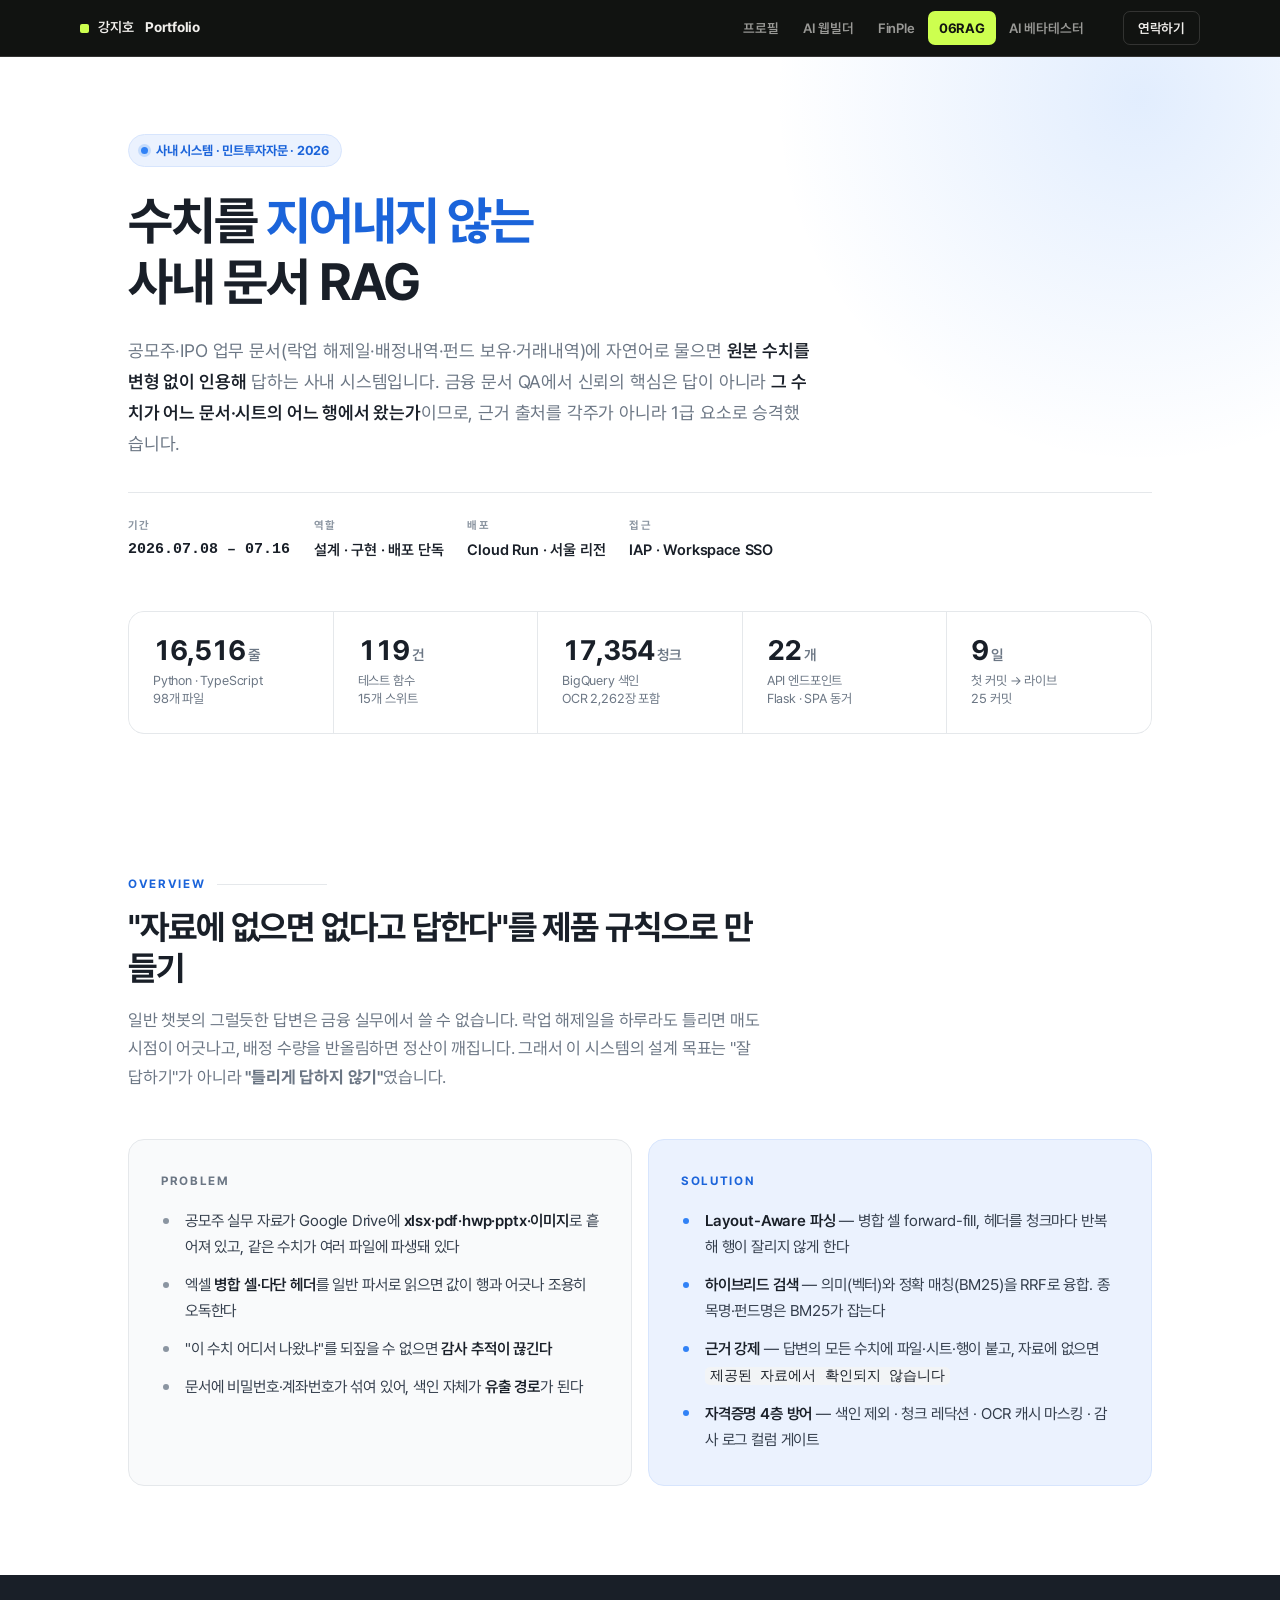
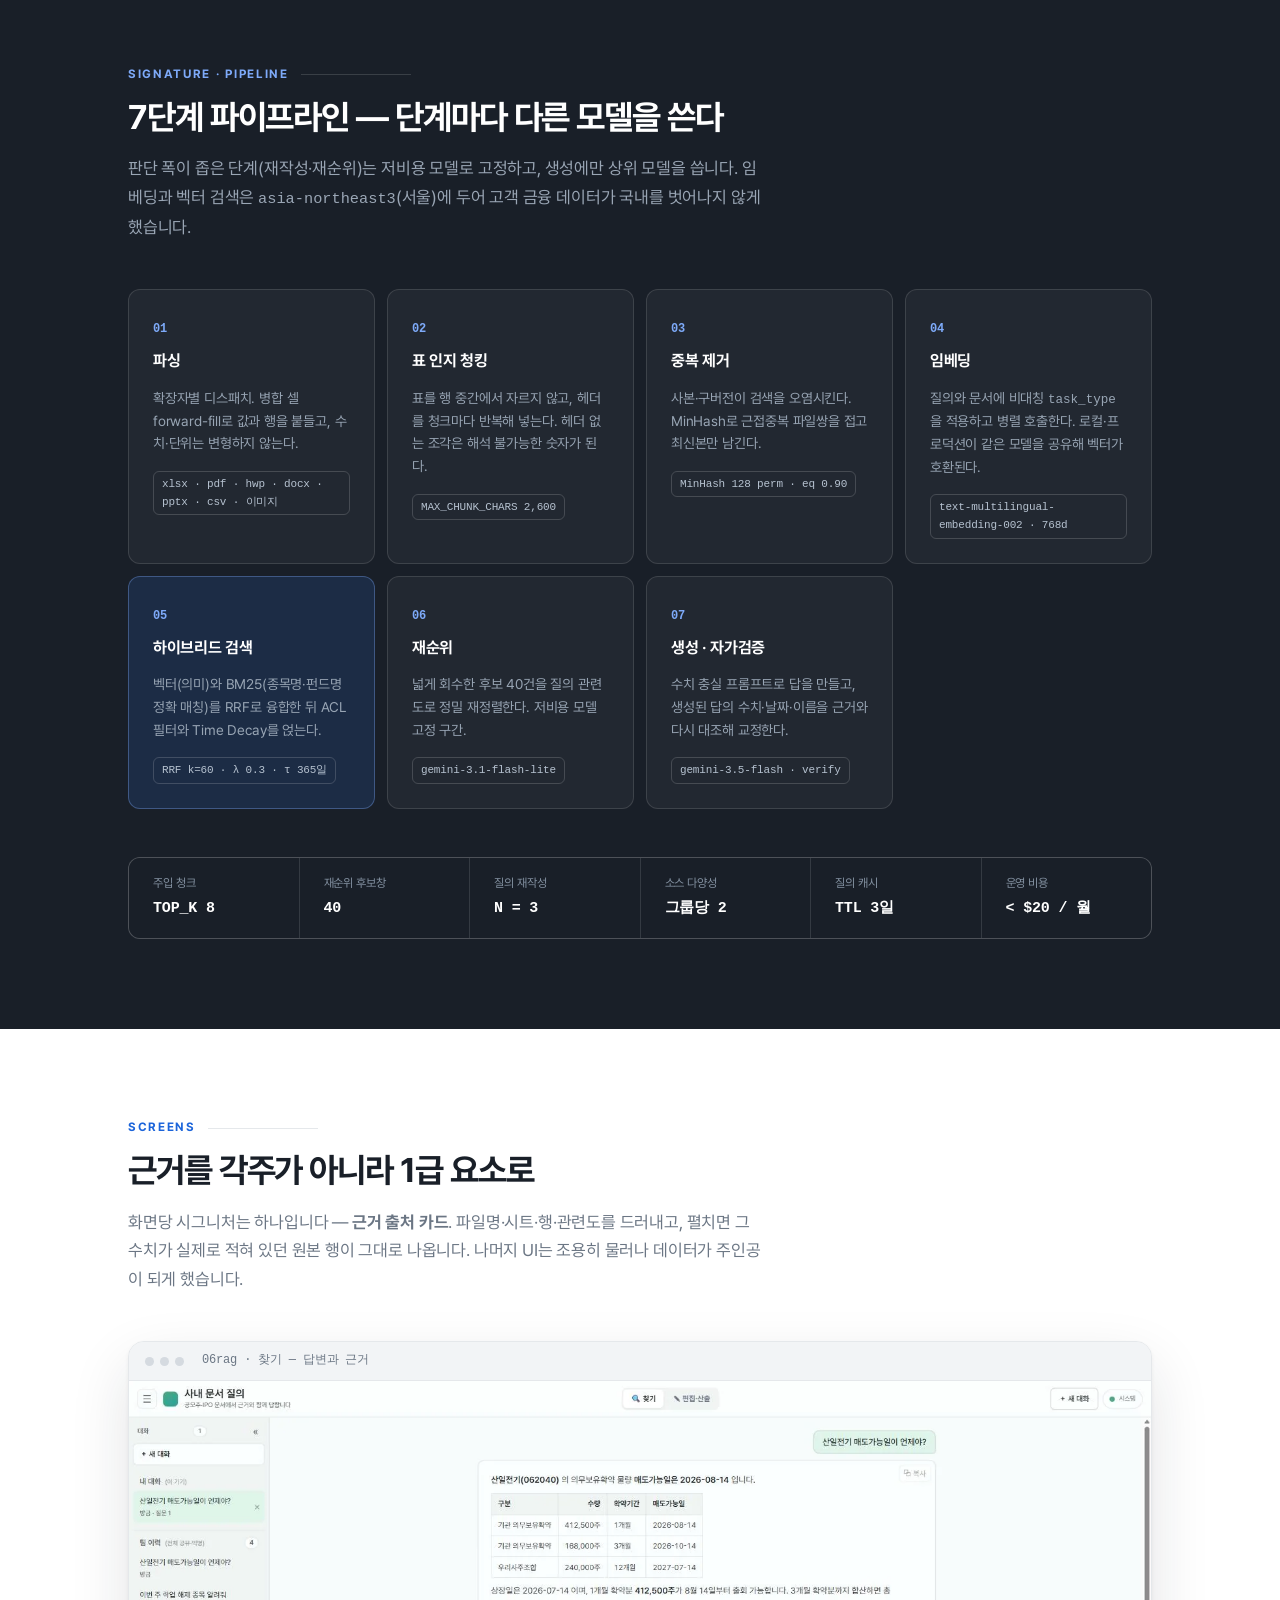
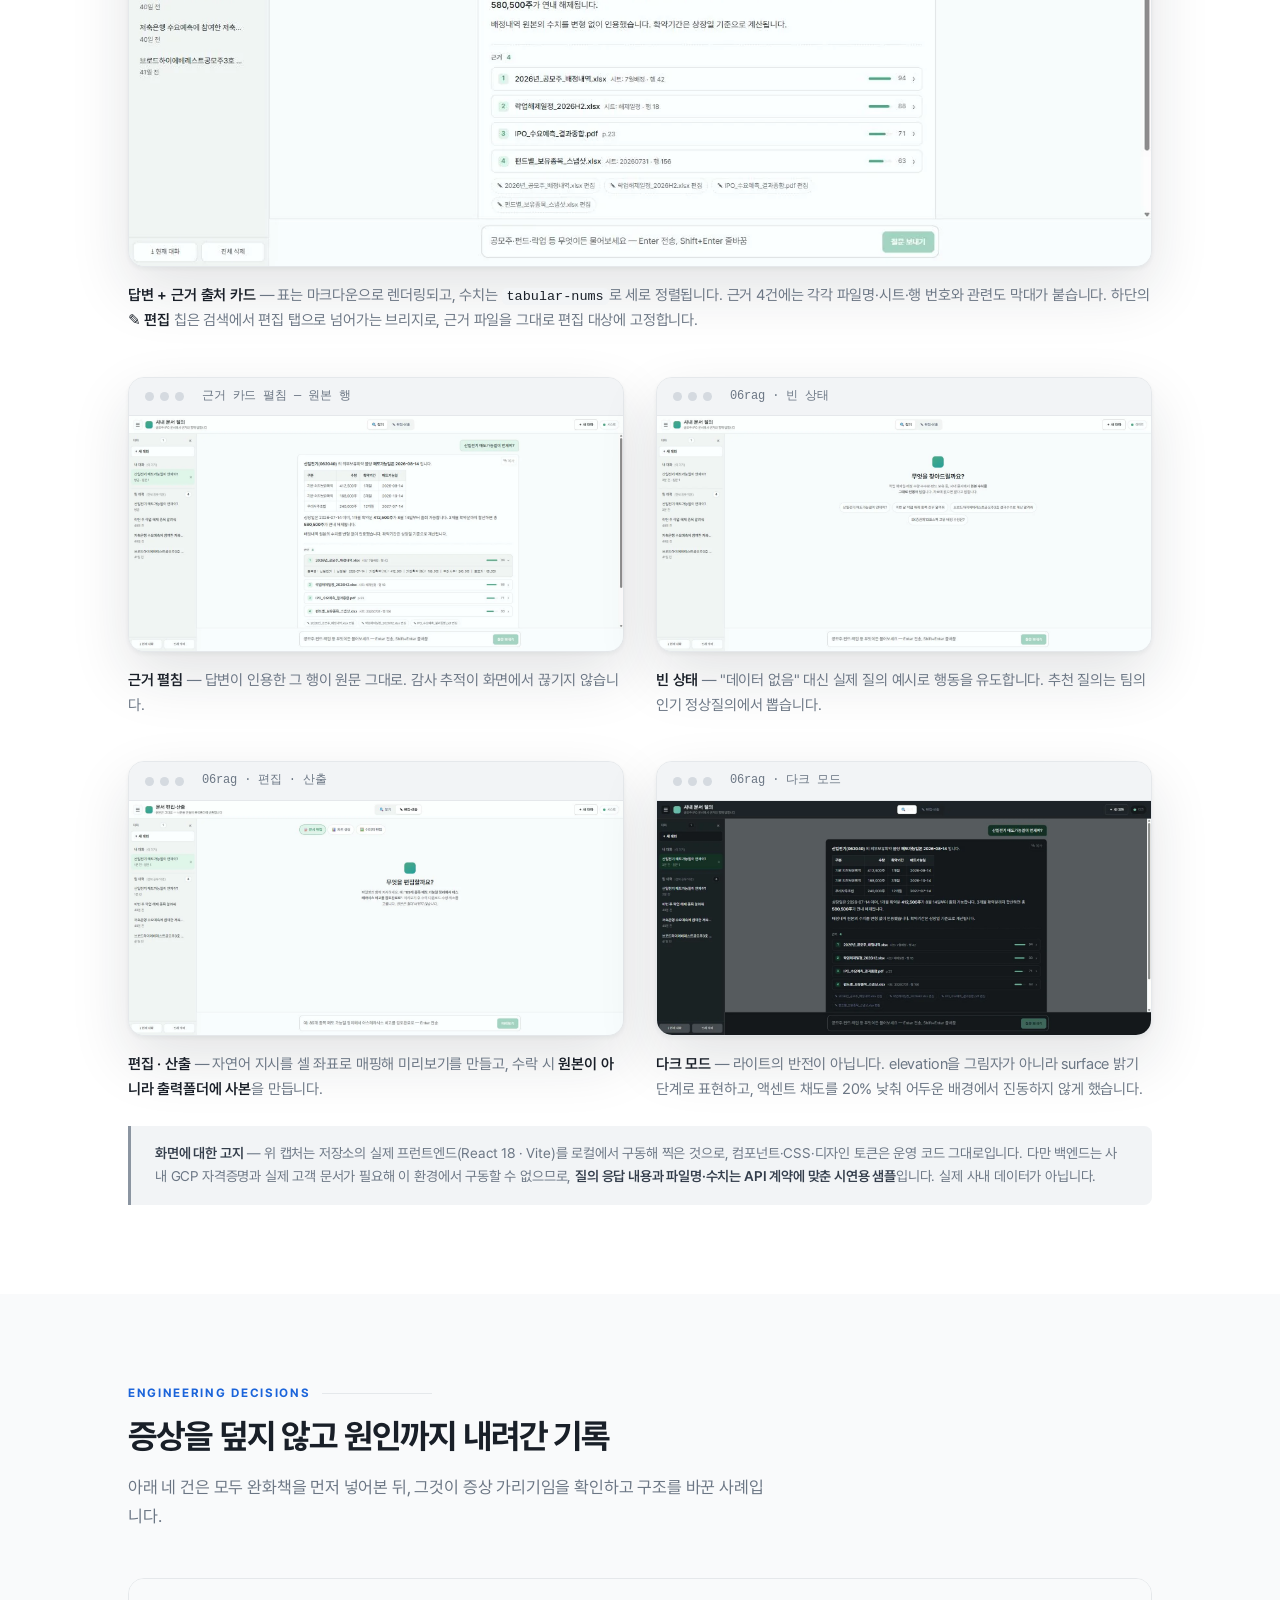
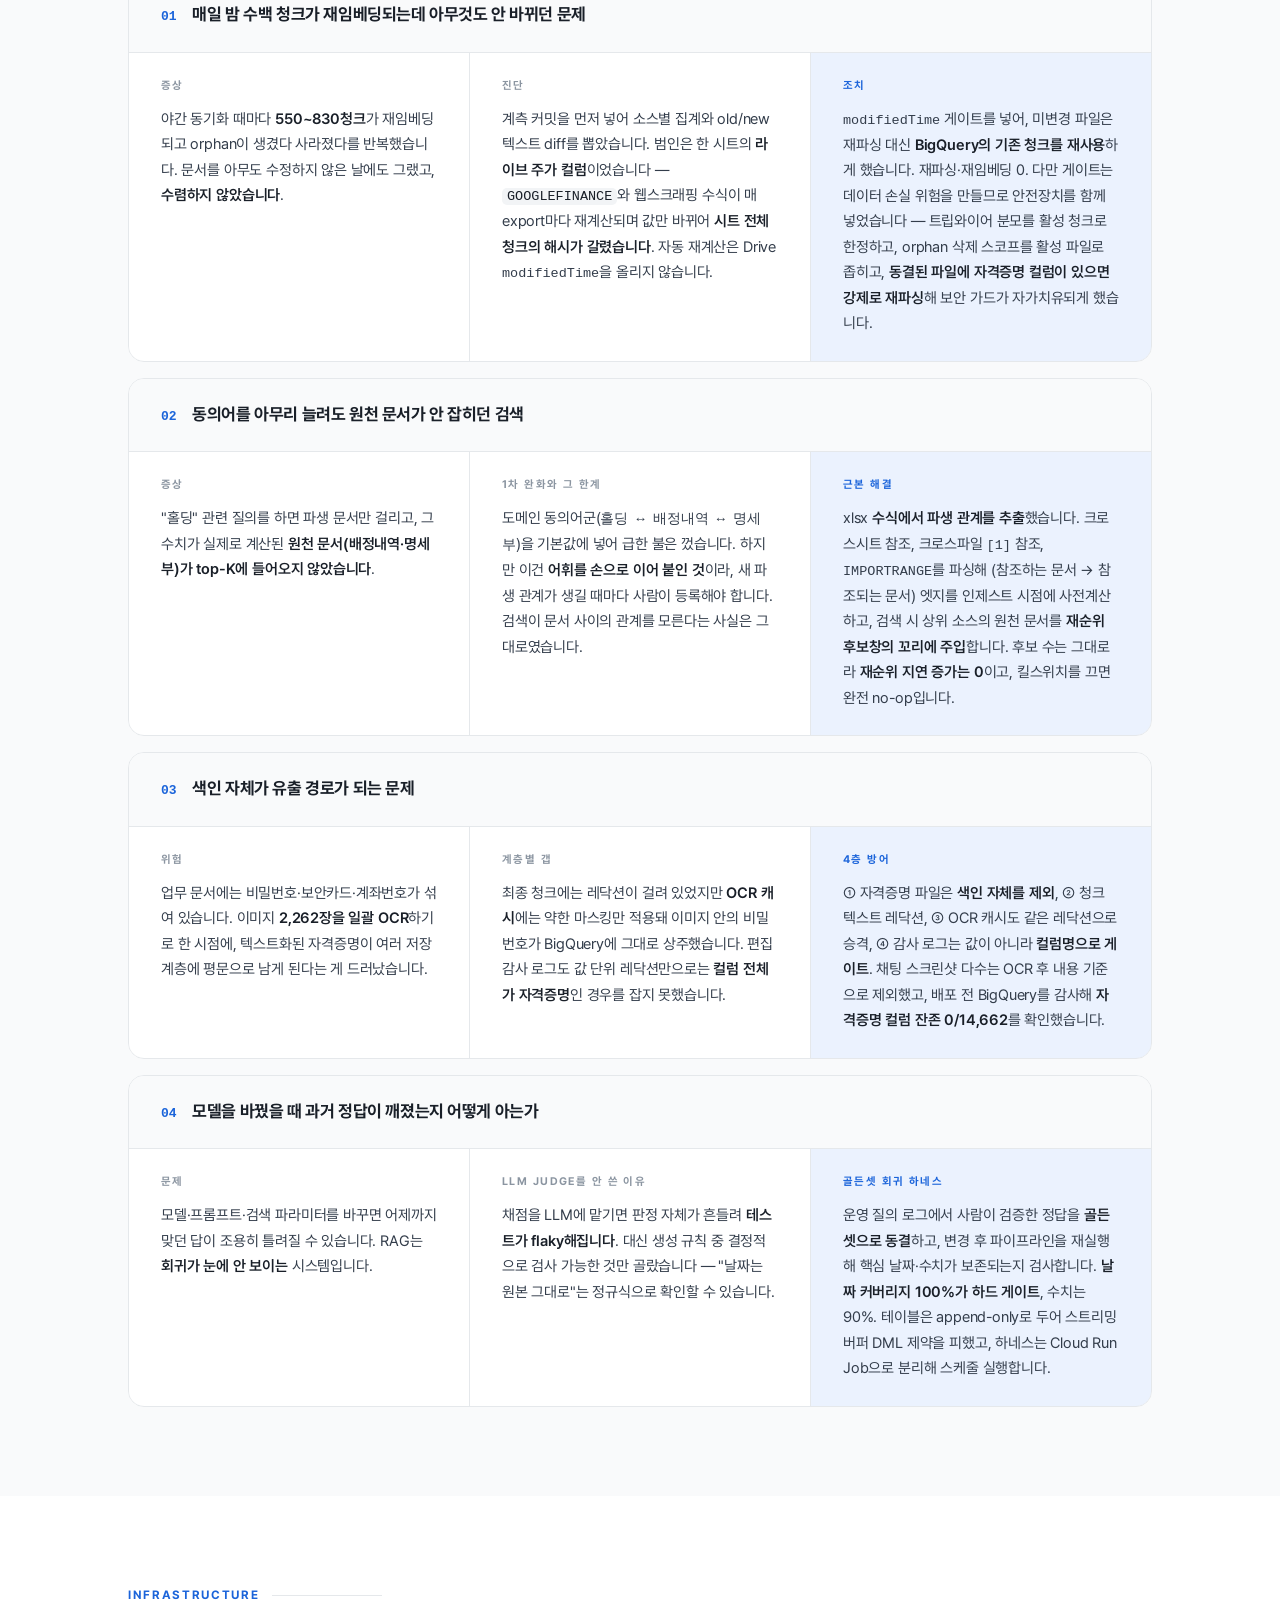
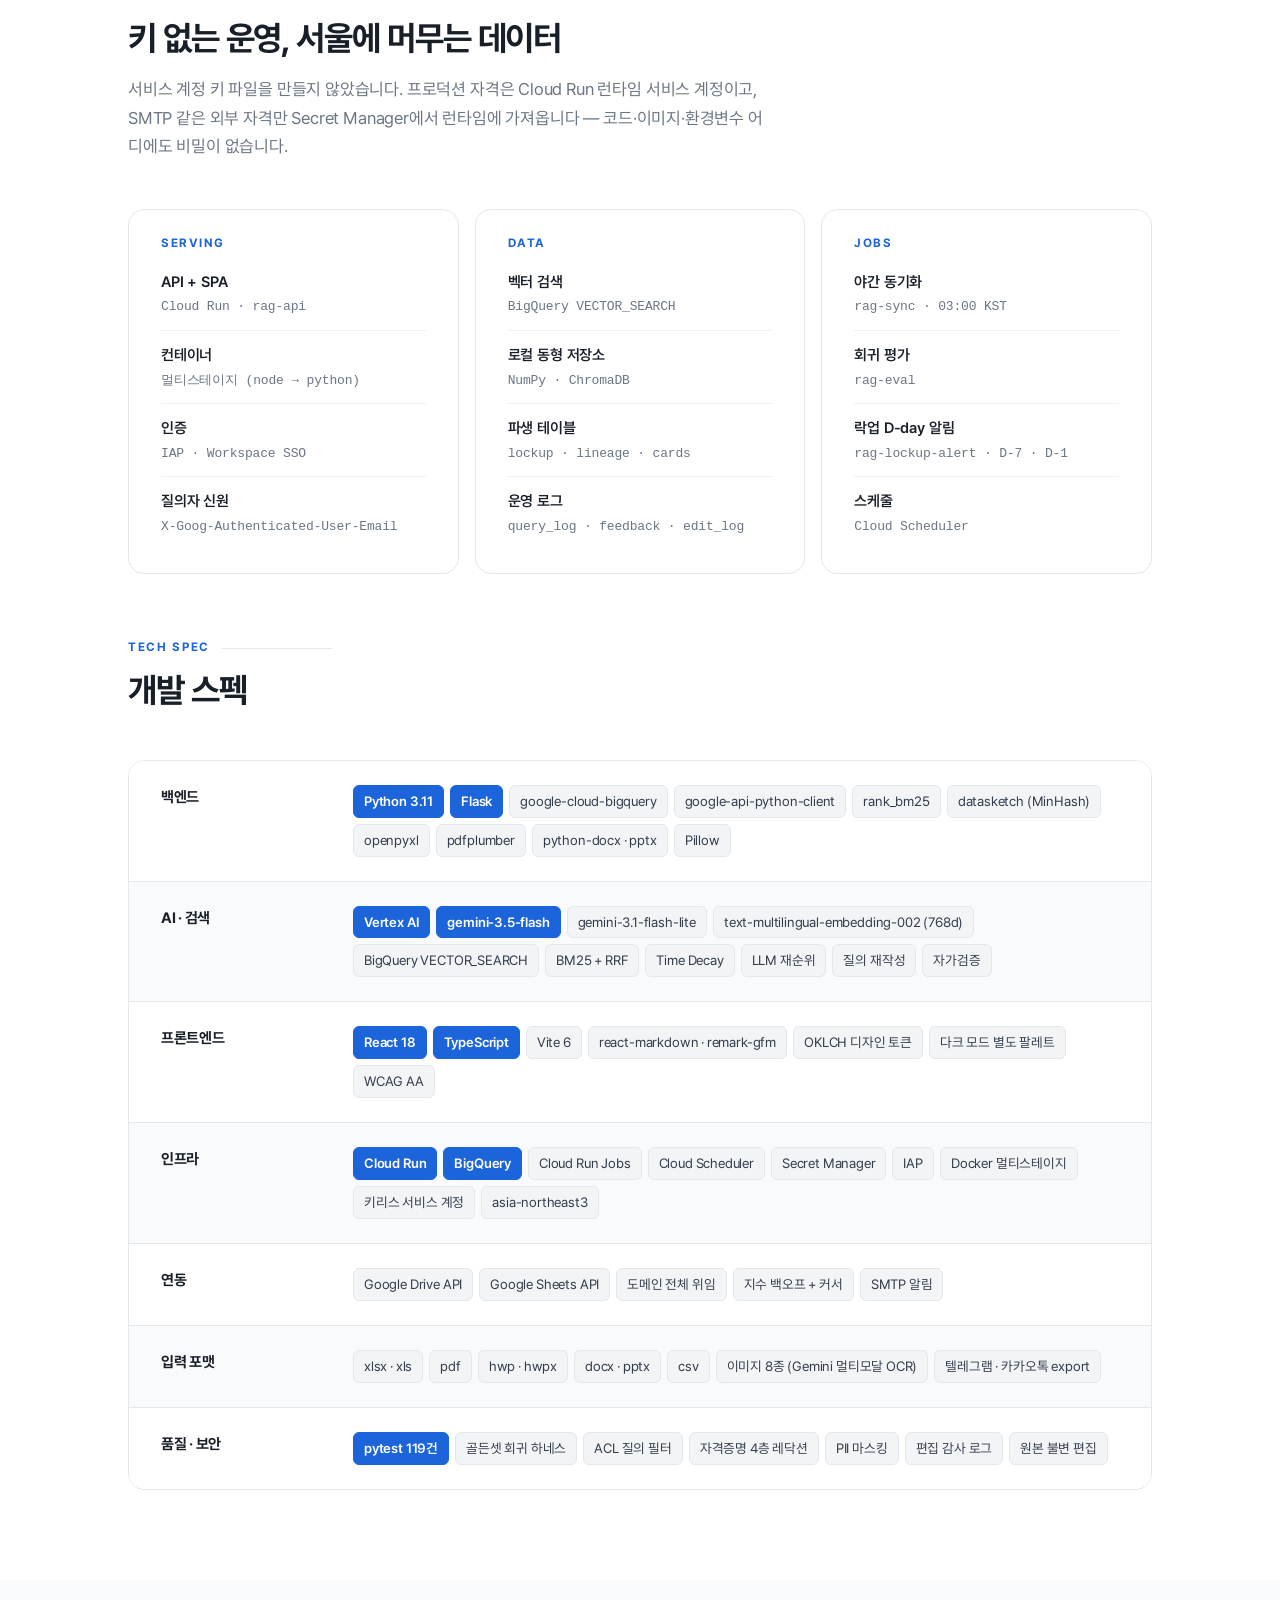
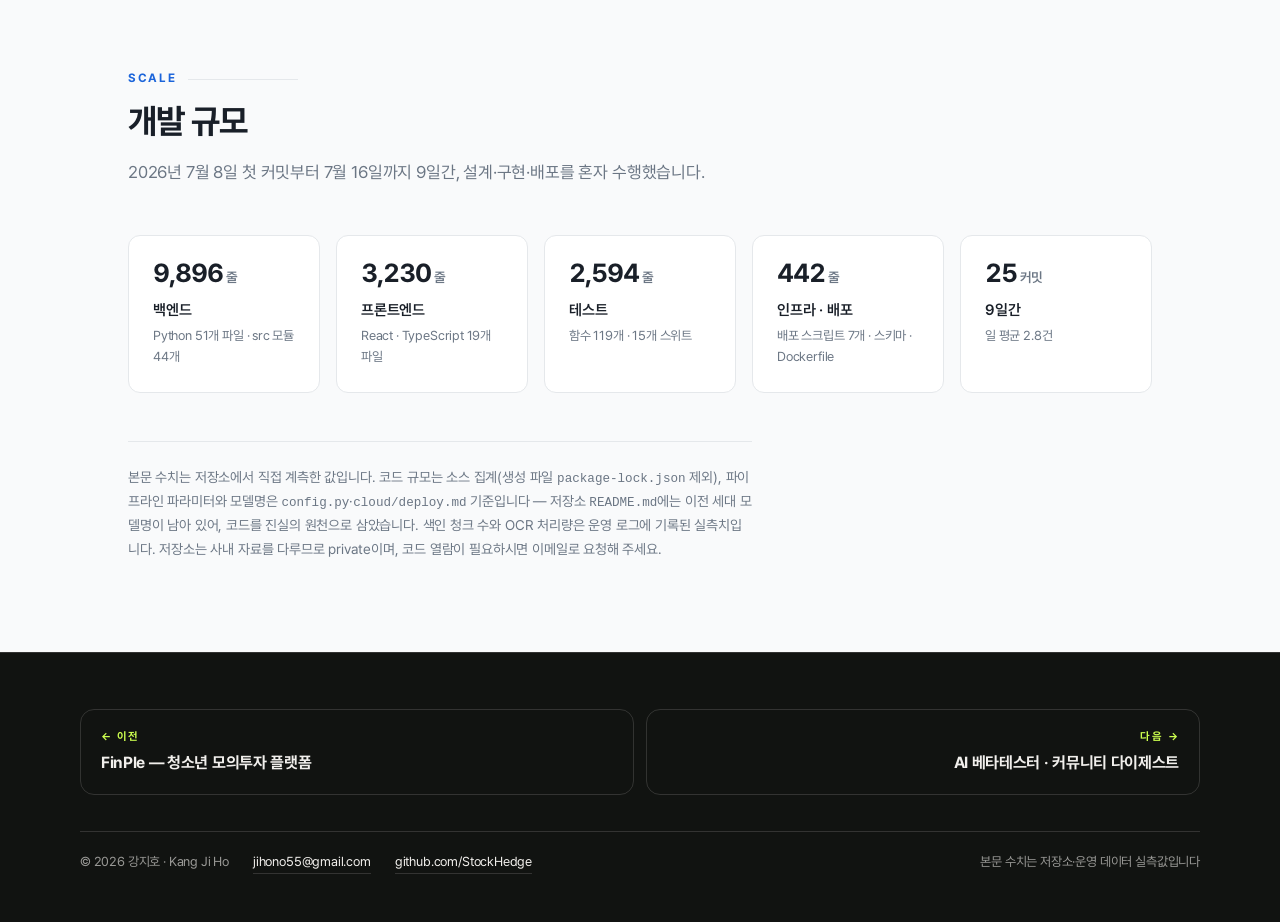
==== commit 15b3d946: "포트폴리오 Display 상태 반영" ====
--- a/06rag.html
+++ b/06rag.html
@@ -5,6 +5,22 @@
 <meta name="viewport" content="width=device-width, initial-scale=1">
 <title>06RAG — 사내 문서 RAG 시스템 | 강지호 포트폴리오</title>
 <meta name="description" content="민트투자자문 공모주·IPO 업무 문서에 자연어로 질의하면 원본 수치를 그대로 인용해 답하는 사내 RAG. 파싱→표 인지 청킹→하이브리드 검색→재순위→생성→자가검증. Cloud Run · BigQuery Vector Search · Vertex AI.">
+<link rel="icon" href="assets/img/favicon.svg" type="image/svg+xml">
+<link rel="icon" href="assets/img/favicon-32.png" sizes="32x32" type="image/png">
+<link rel="apple-touch-icon" href="assets/img/apple-touch-icon.png">
+<link rel="canonical" href="https://stockhedge.github.io/portfolio/06rag.html">
+<meta property="og:type" content="website">
+<meta property="og:site_name" content="강지호 포트폴리오">
+<meta property="og:locale" content="ko_KR">
+<meta property="og:url" content="https://stockhedge.github.io/portfolio/06rag.html">
+<meta property="og:title" content="06RAG — 사내 문서 RAG 시스템 | 강지호">
+<meta property="og:description" content="공모주·IPO 문서에 물으면 원본 수치를 변형 없이 인용해 답하는 사내 RAG. 근거 출처를 1급 요소로 승격. 16,516줄 · 색인 17,354청크.">
+<meta property="og:image" content="https://stockhedge.github.io/portfolio/assets/img/profile.jpg">
+<meta property="og:image:alt" content="강지호 프로필 사진.">
+<meta name="twitter:card" content="summary_large_image">
+<meta name="twitter:title" content="06RAG — 사내 문서 RAG 시스템 | 강지호">
+<meta name="twitter:description" content="공모주·IPO 문서에 물으면 원본 수치를 변형 없이 인용해 답하는 사내 RAG. 근거 출처를 1급 요소로 승격. 16,516줄 · 색인 17,354청크.">
+<meta name="twitter:image" content="https://stockhedge.github.io/portfolio/assets/img/profile.jpg">
 <meta name="theme-color" content="#1B64DA">
 
 <link rel="preload" as="font" type="font/woff2" href="assets/fonts/Pretendard-400.woff2" crossorigin>
@@ -341,7 +357,6 @@
       <li><a href="index.html">프로필</a></li>
       <li><a href="aiwebbuilder.html">AI 웹빌더</a></li>
       <li><a href="finple.html">FinPle</a></li>
-      <li><a href="marketing-hub.html">마케팅 허브</a></li>
       <li><a href="06rag.html" aria-current="page">06RAG</a></li>
       <li><a href="ai-beta-tester.html">AI 베타테스터</a></li>
     </ul>
@@ -830,7 +845,7 @@
 <div class="pf-foot">
   <div class="pf-foot__in">
     <nav class="pf-pager" aria-label="프로젝트 이동">
-      <a href="marketing-hub.html"><span class="pf-pager__k">← 이전</span><span class="pf-pager__v">마케팅 자동화 허브 — 사내 운영 시스템</span></a>
+      <a href="finple.html"><span class="pf-pager__k">← 이전</span><span class="pf-pager__v">FinPle — 청소년 모의투자 플랫폼</span></a>
       <a class="is-next" href="ai-beta-tester.html"><span class="pf-pager__k">다음 →</span><span class="pf-pager__v">AI 베타테스터 · 커뮤니티 다이제스트</span></a>
     </nav>
     <div class="pf-foot__meta">
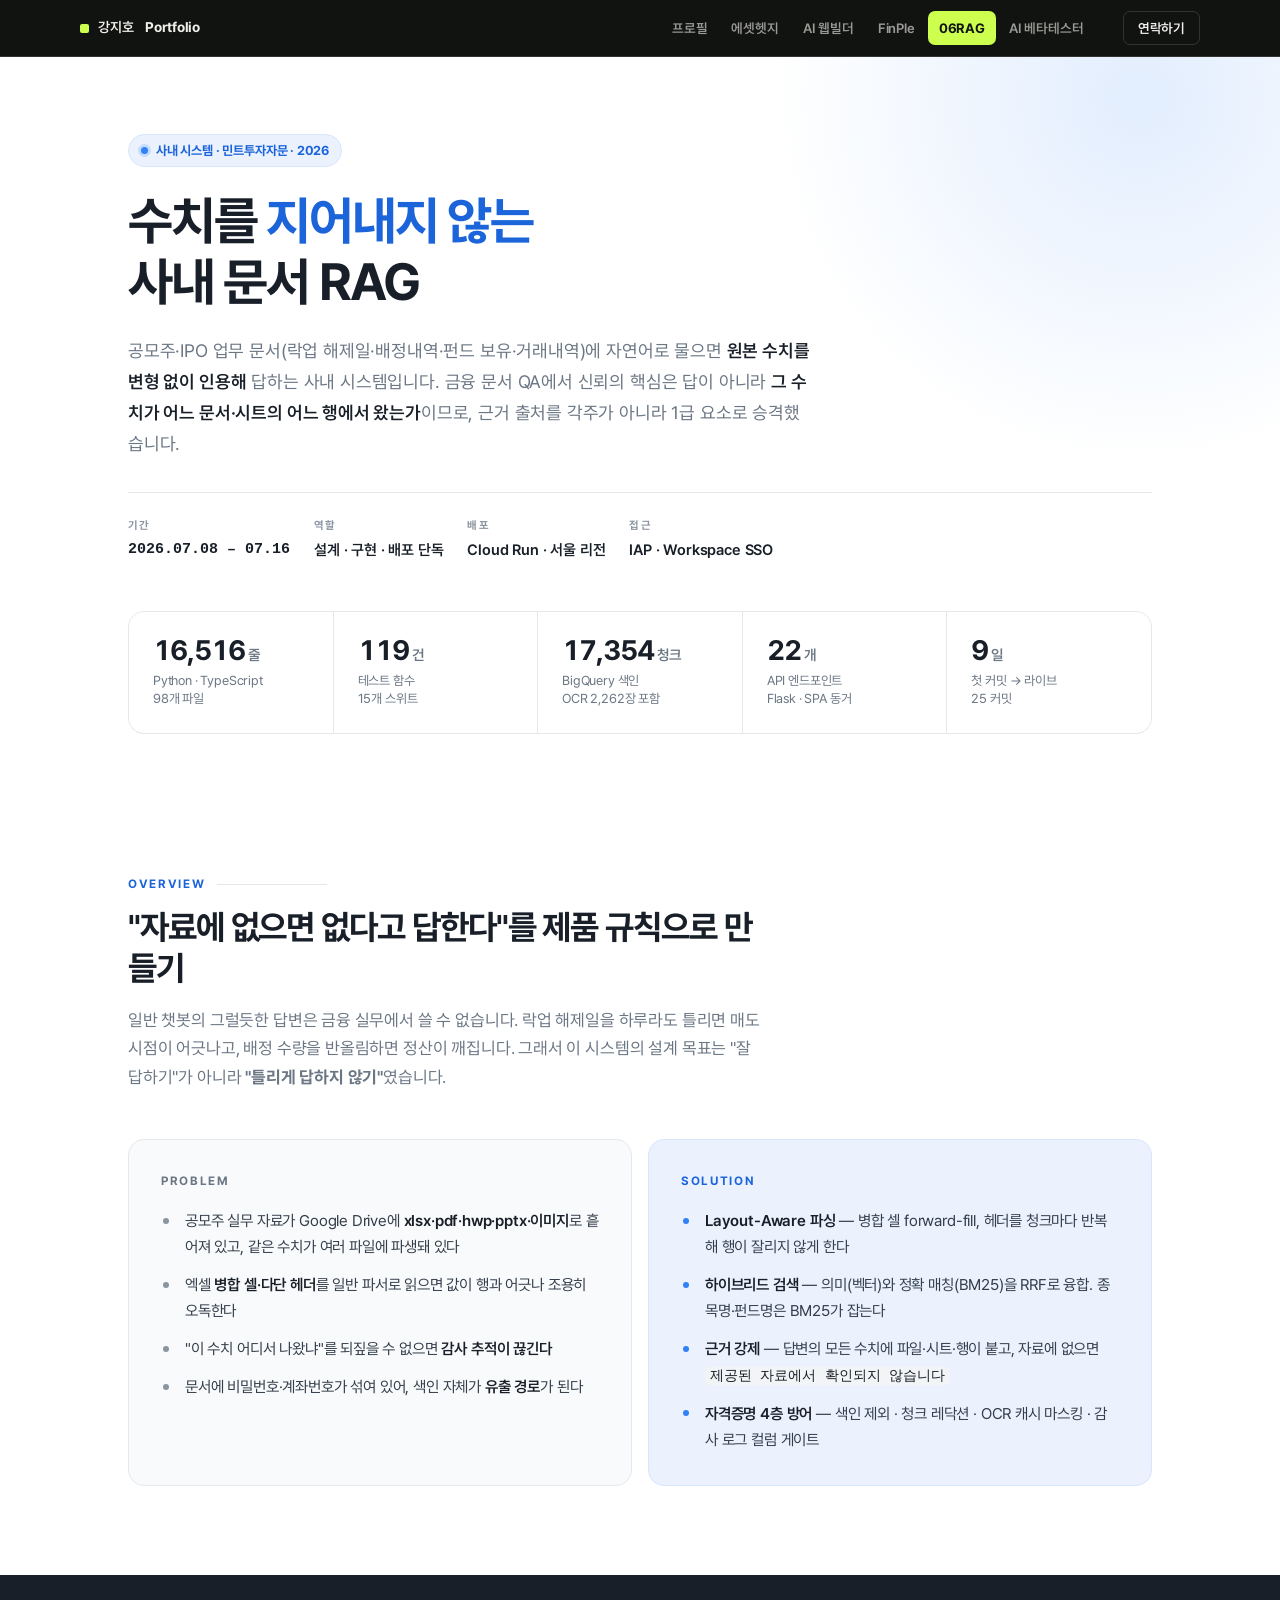
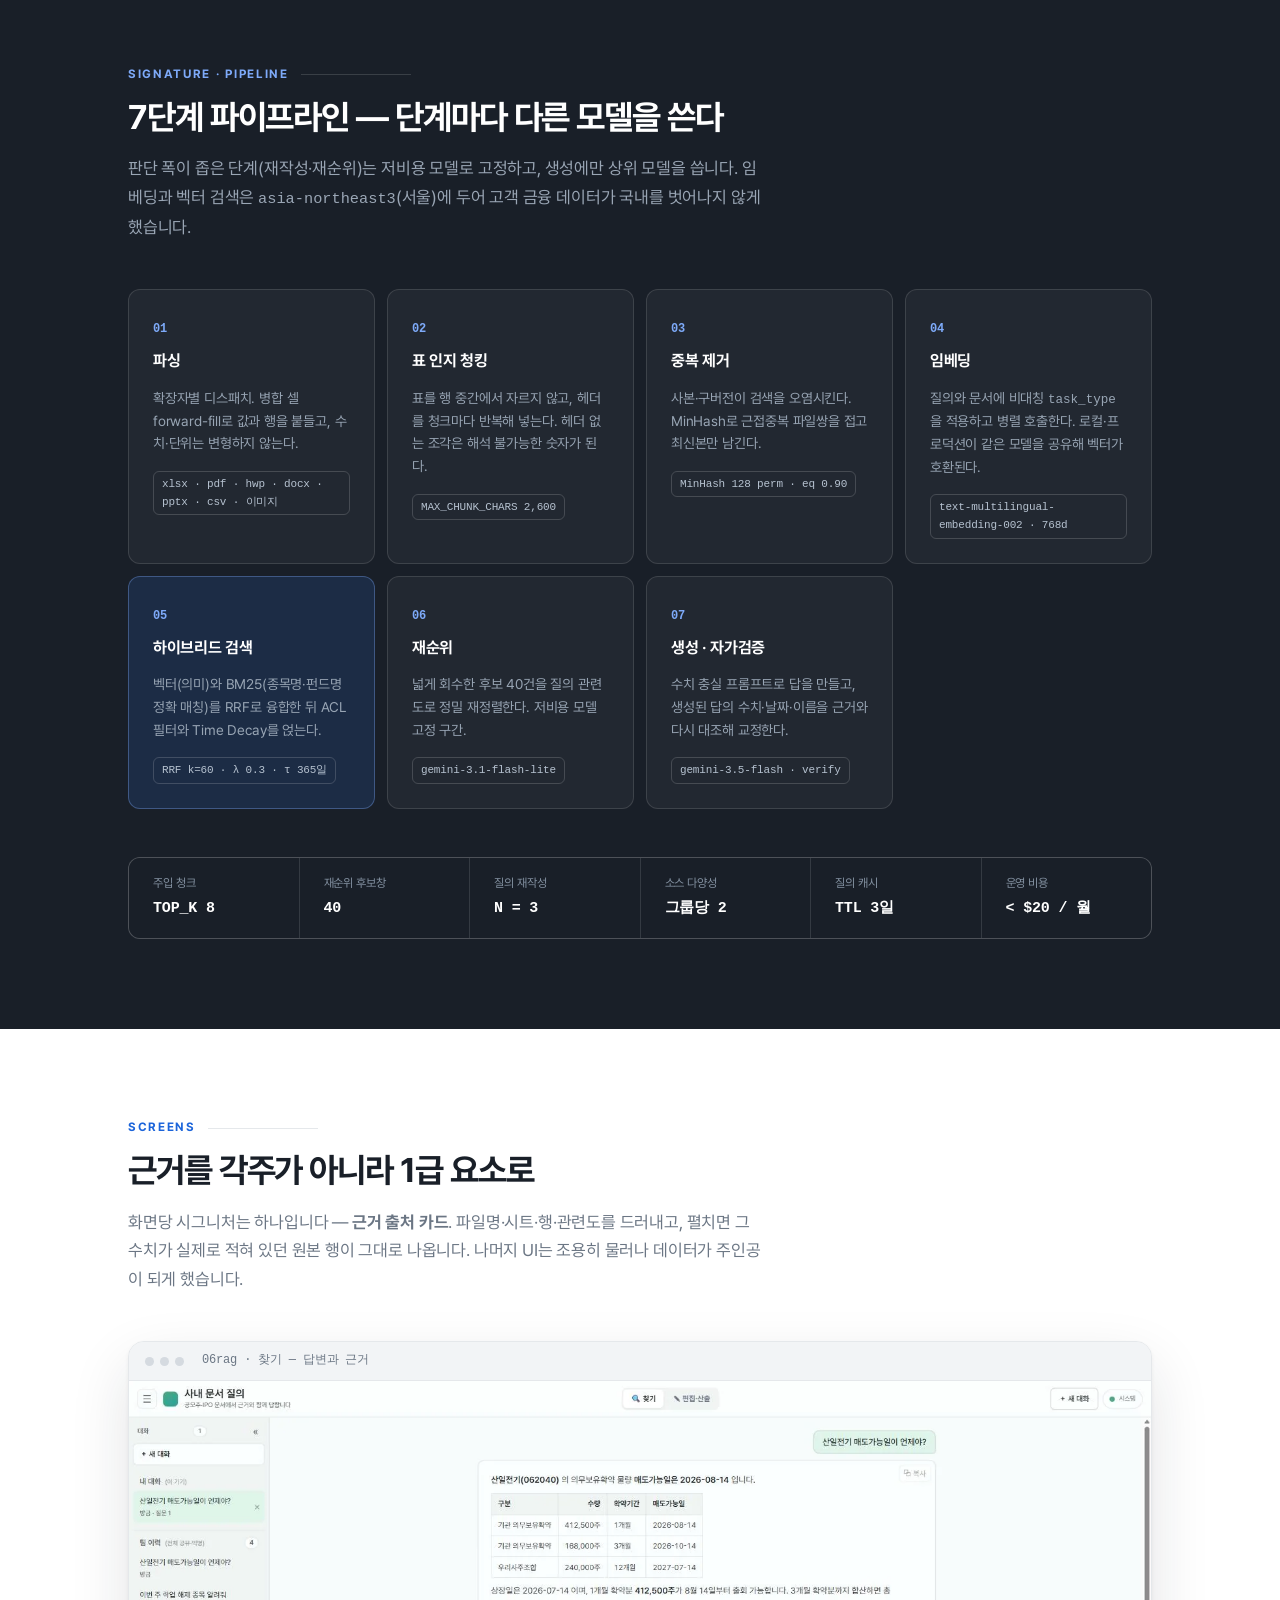
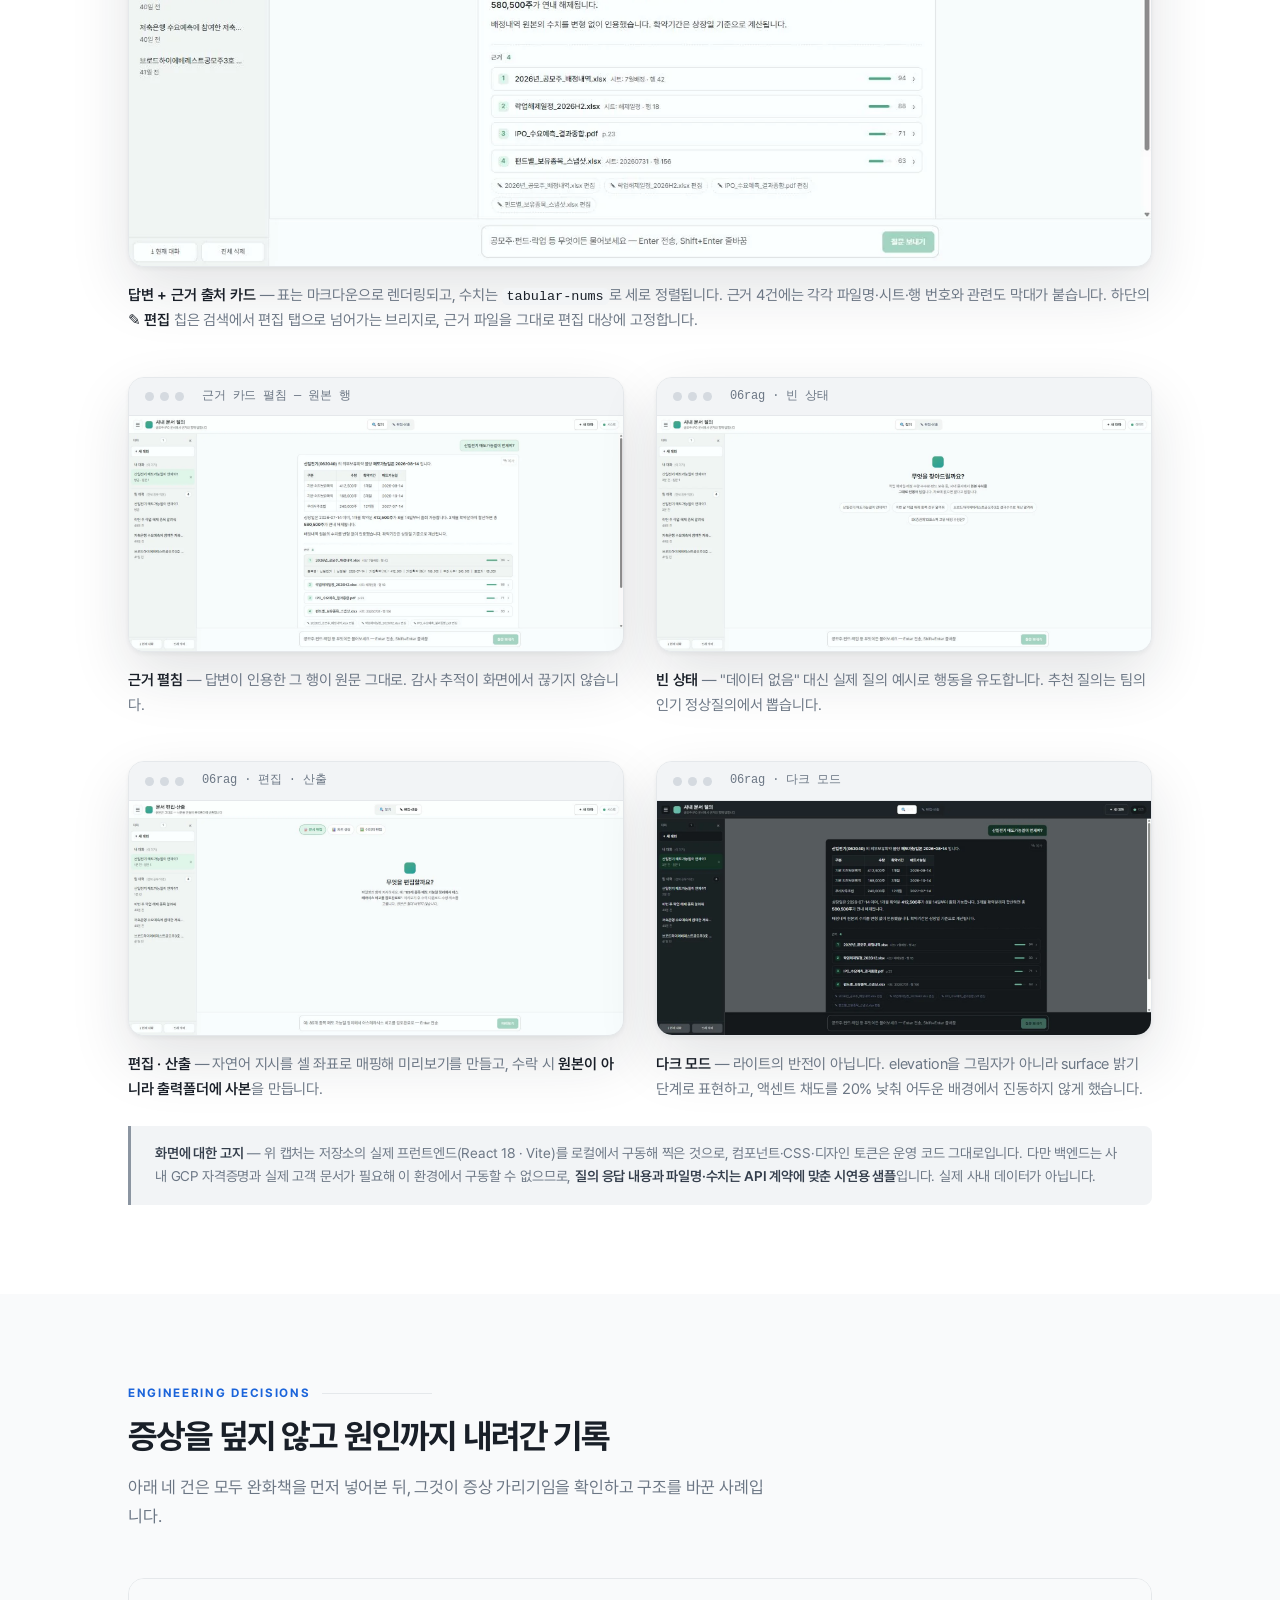
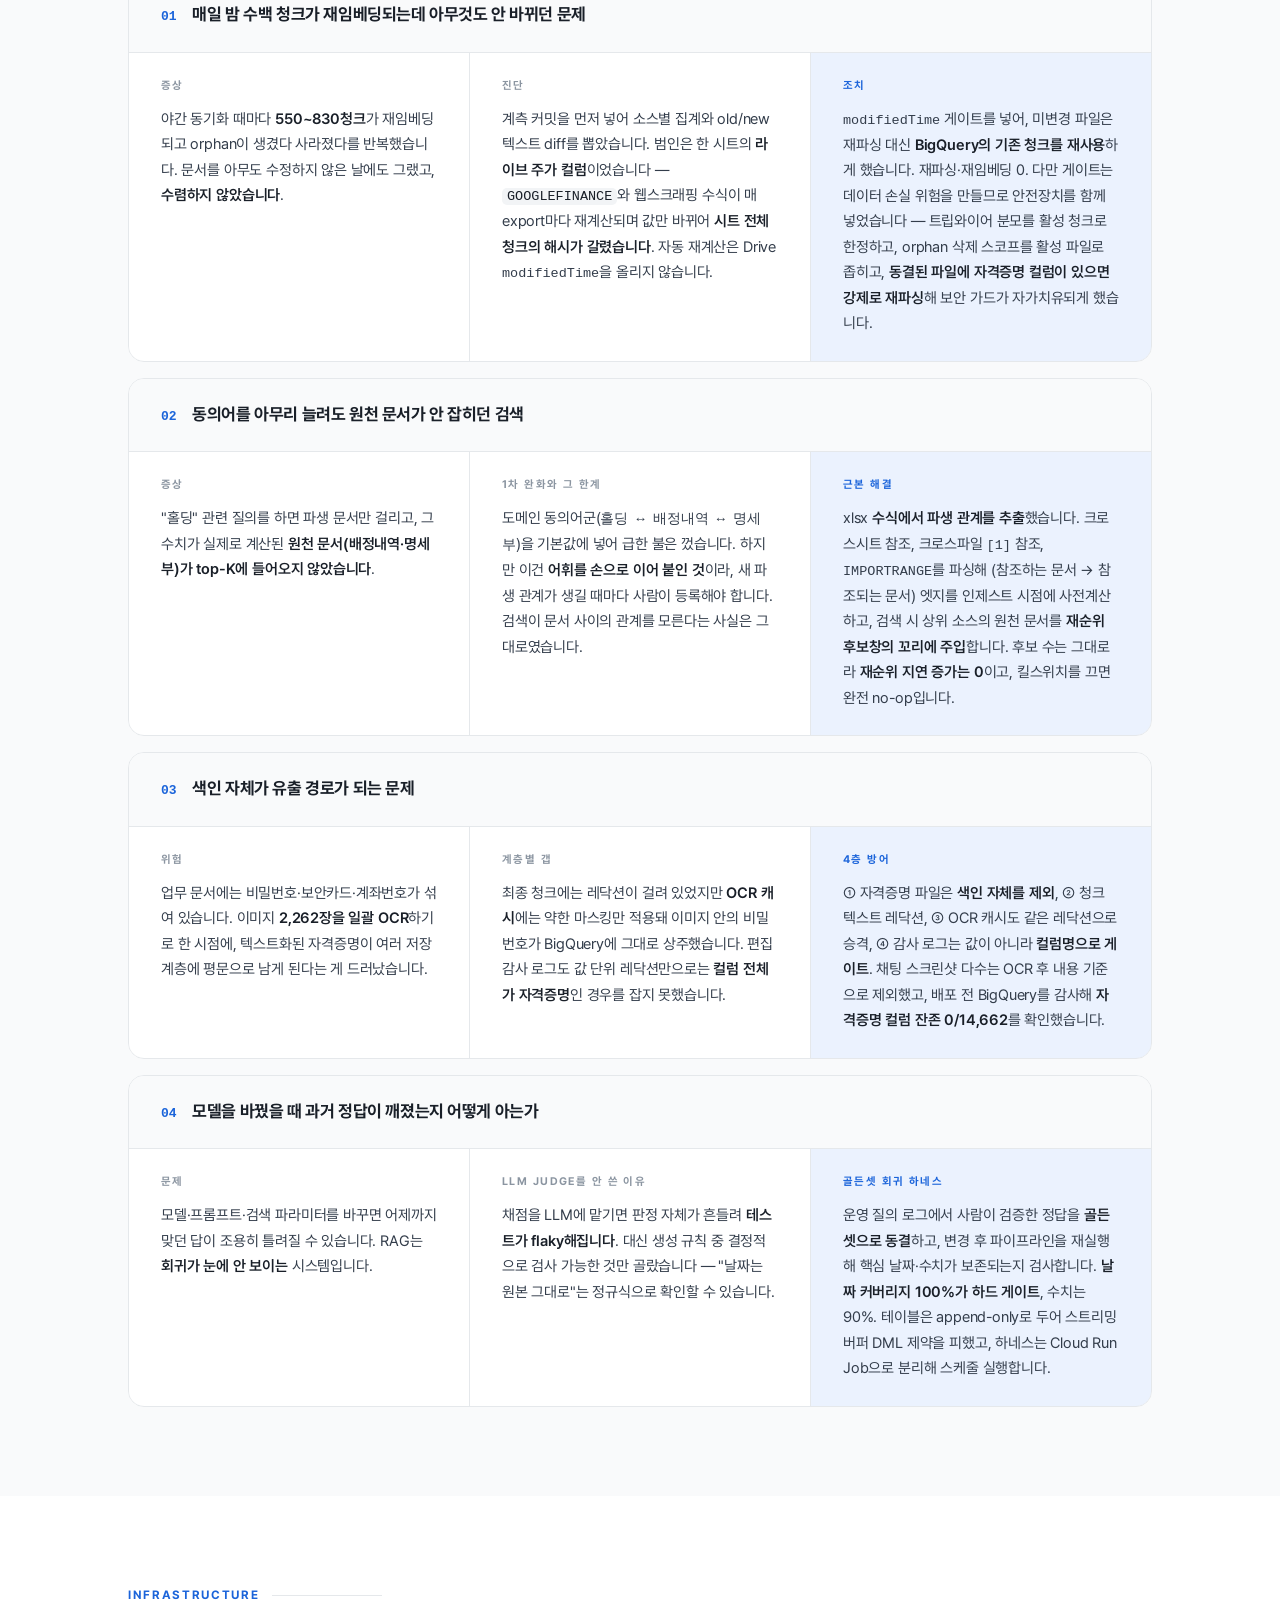
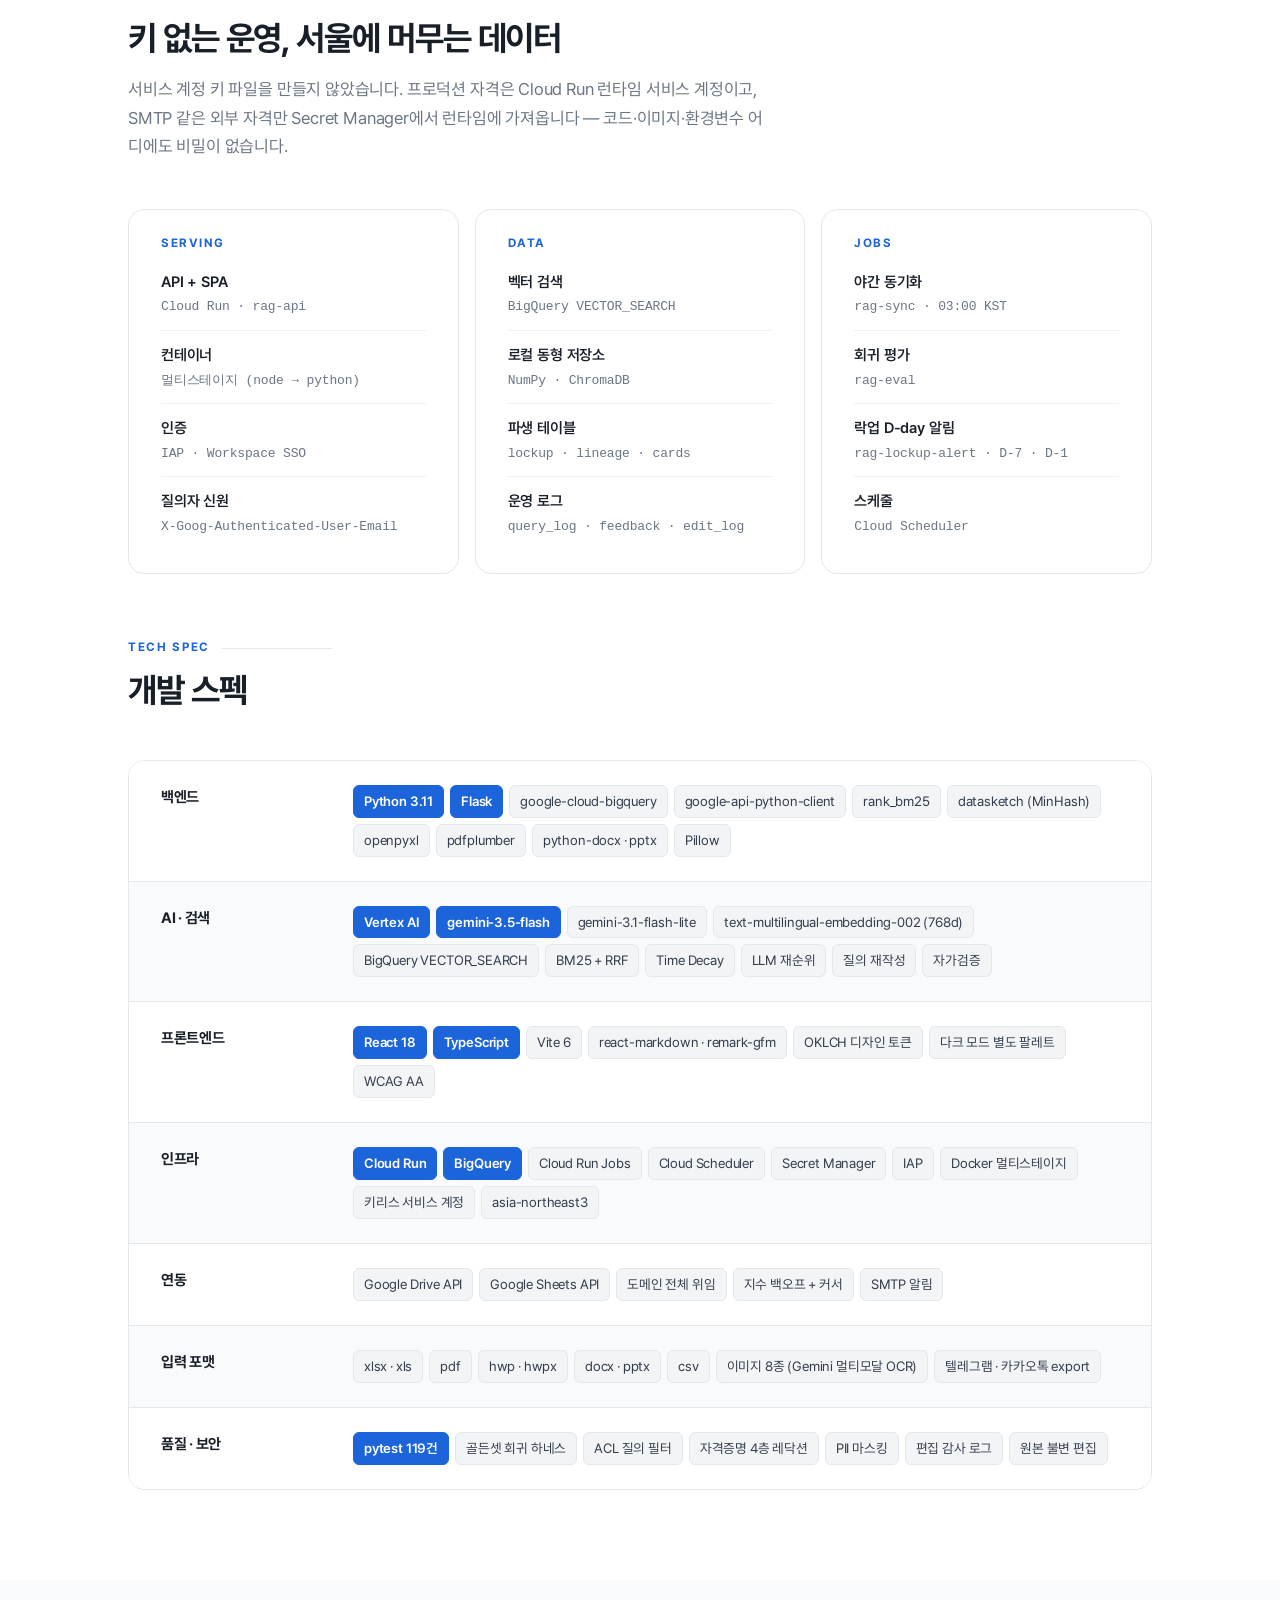
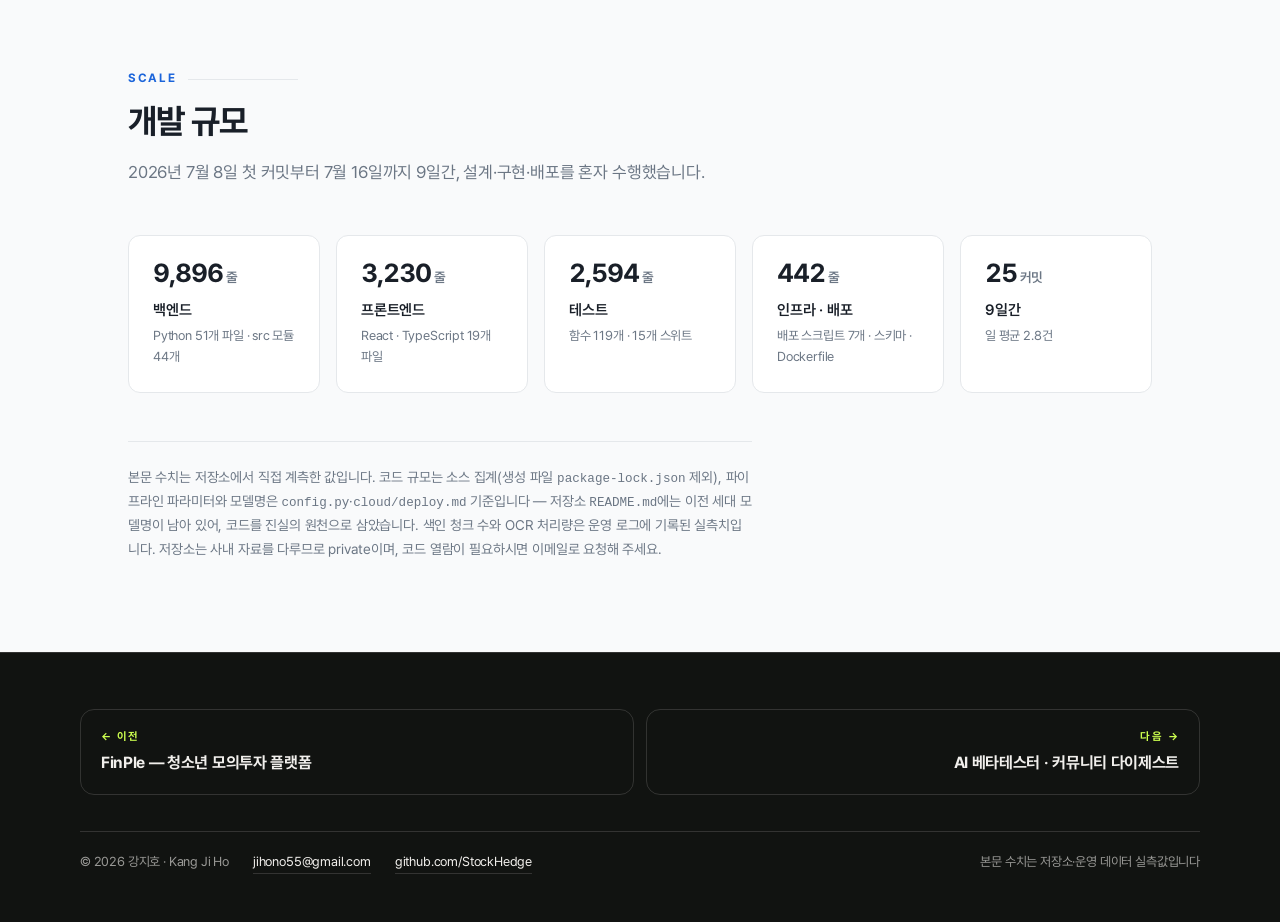
==== commit 457e134c: "포트폴리오 사실 갱신: 기존 문구·어체·틀 유지, 수치·상태와 에셋헷지만 반영 - 메인·FinPle·AI 베타테스터·README: 바뀐 수치·기간·상태만 교체 - 에셋헷지 카드·레" ====
--- a/06rag.html
+++ b/06rag.html
@@ -355,6 +355,7 @@
     <a class="pf-nav__brand" href="index.html"><span class="pf-nav__mark" aria-hidden="true"></span>강지호&nbsp;<b>Portfolio</b></a>
     <ul class="pf-nav__list">
       <li><a href="index.html">프로필</a></li>
+      <li><a href="assethedge.html">에셋헷지</a></li>
       <li><a href="aiwebbuilder.html">AI 웹빌더</a></li>
       <li><a href="finple.html">FinPle</a></li>
       <li><a href="06rag.html" aria-current="page">06RAG</a></li>
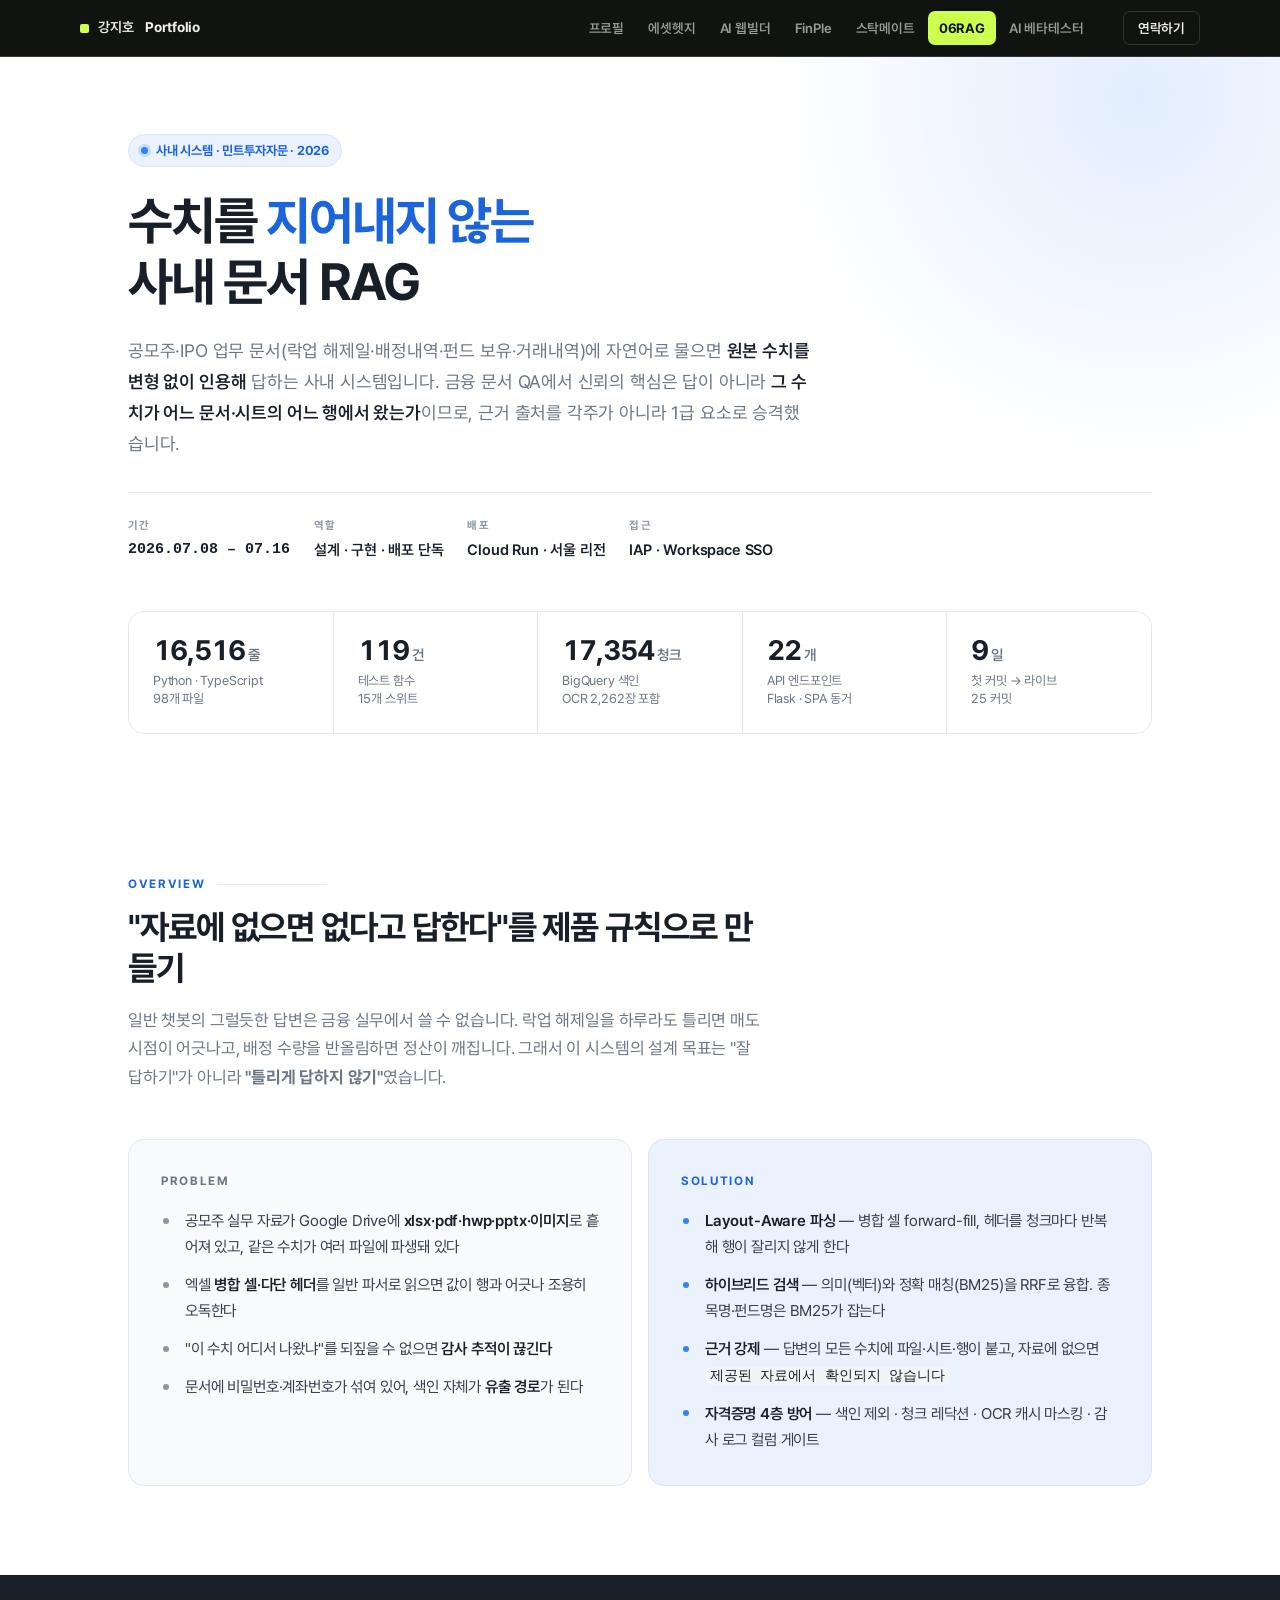
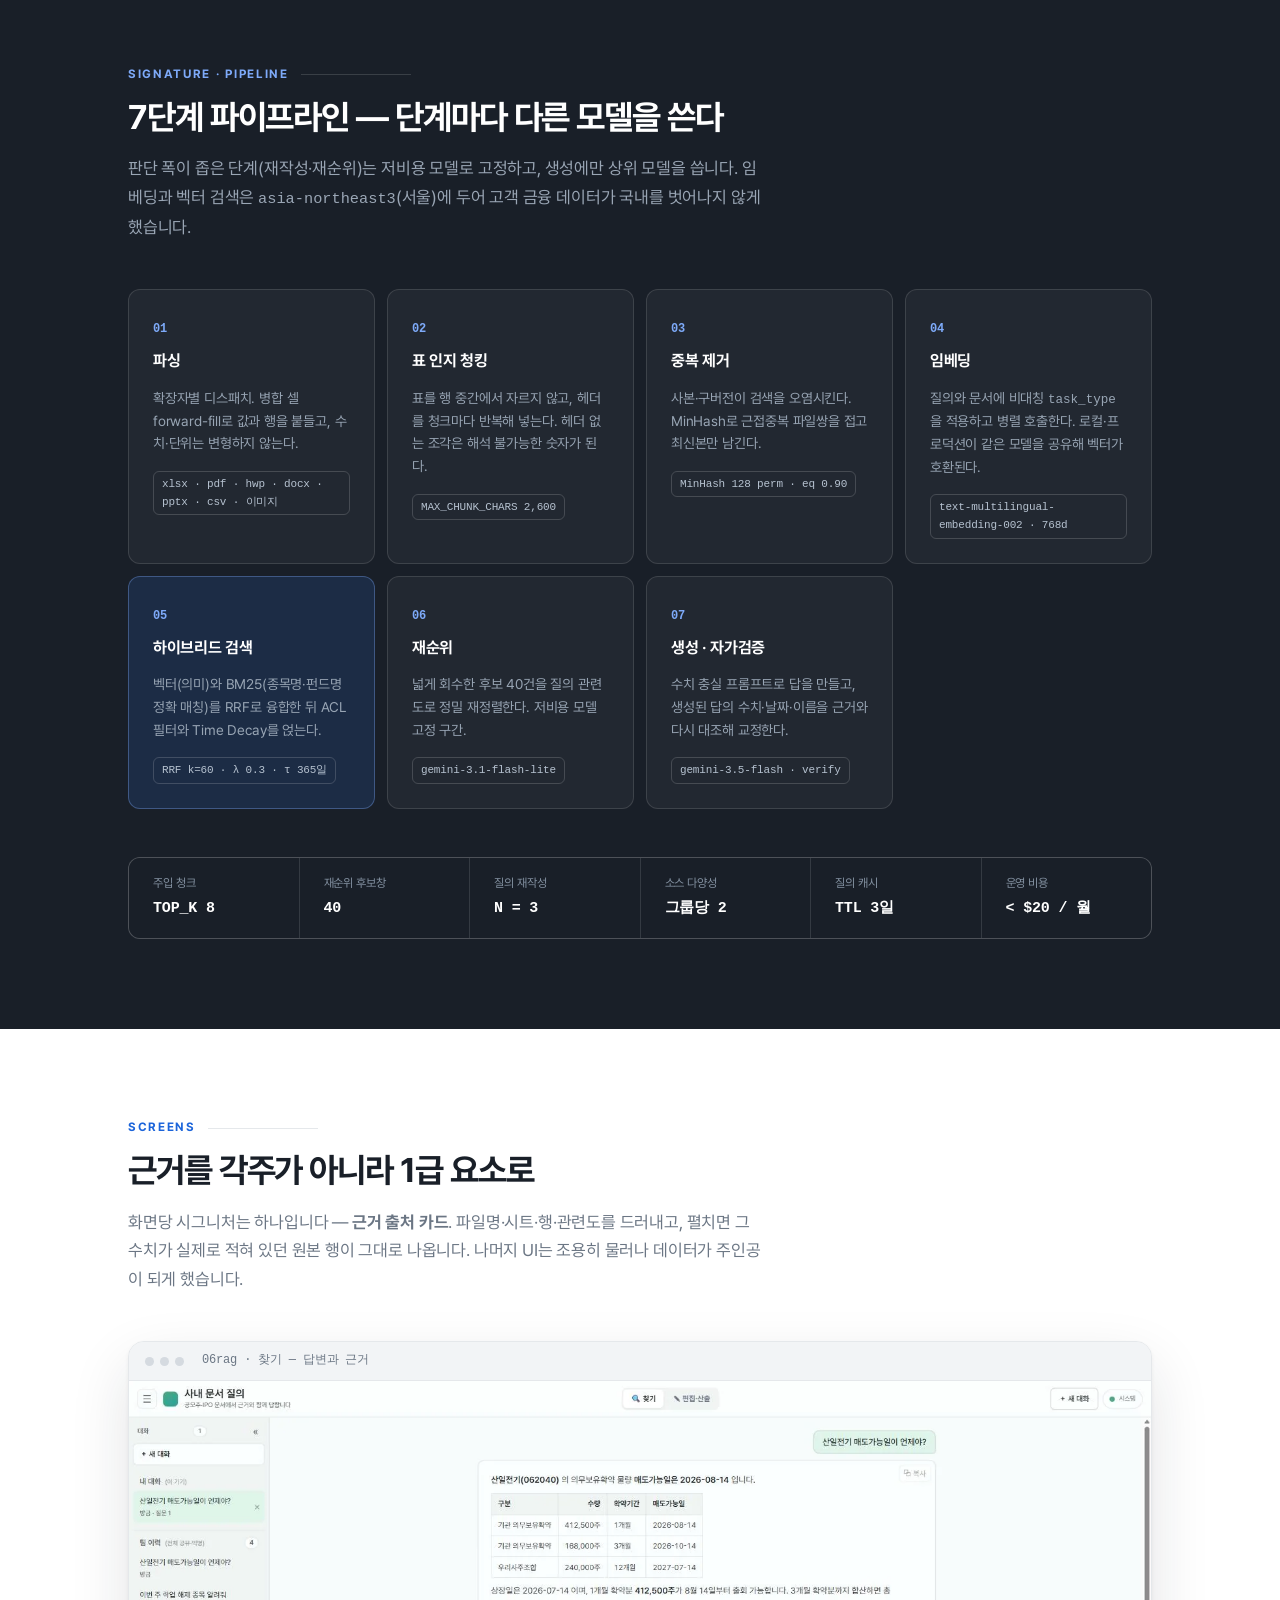
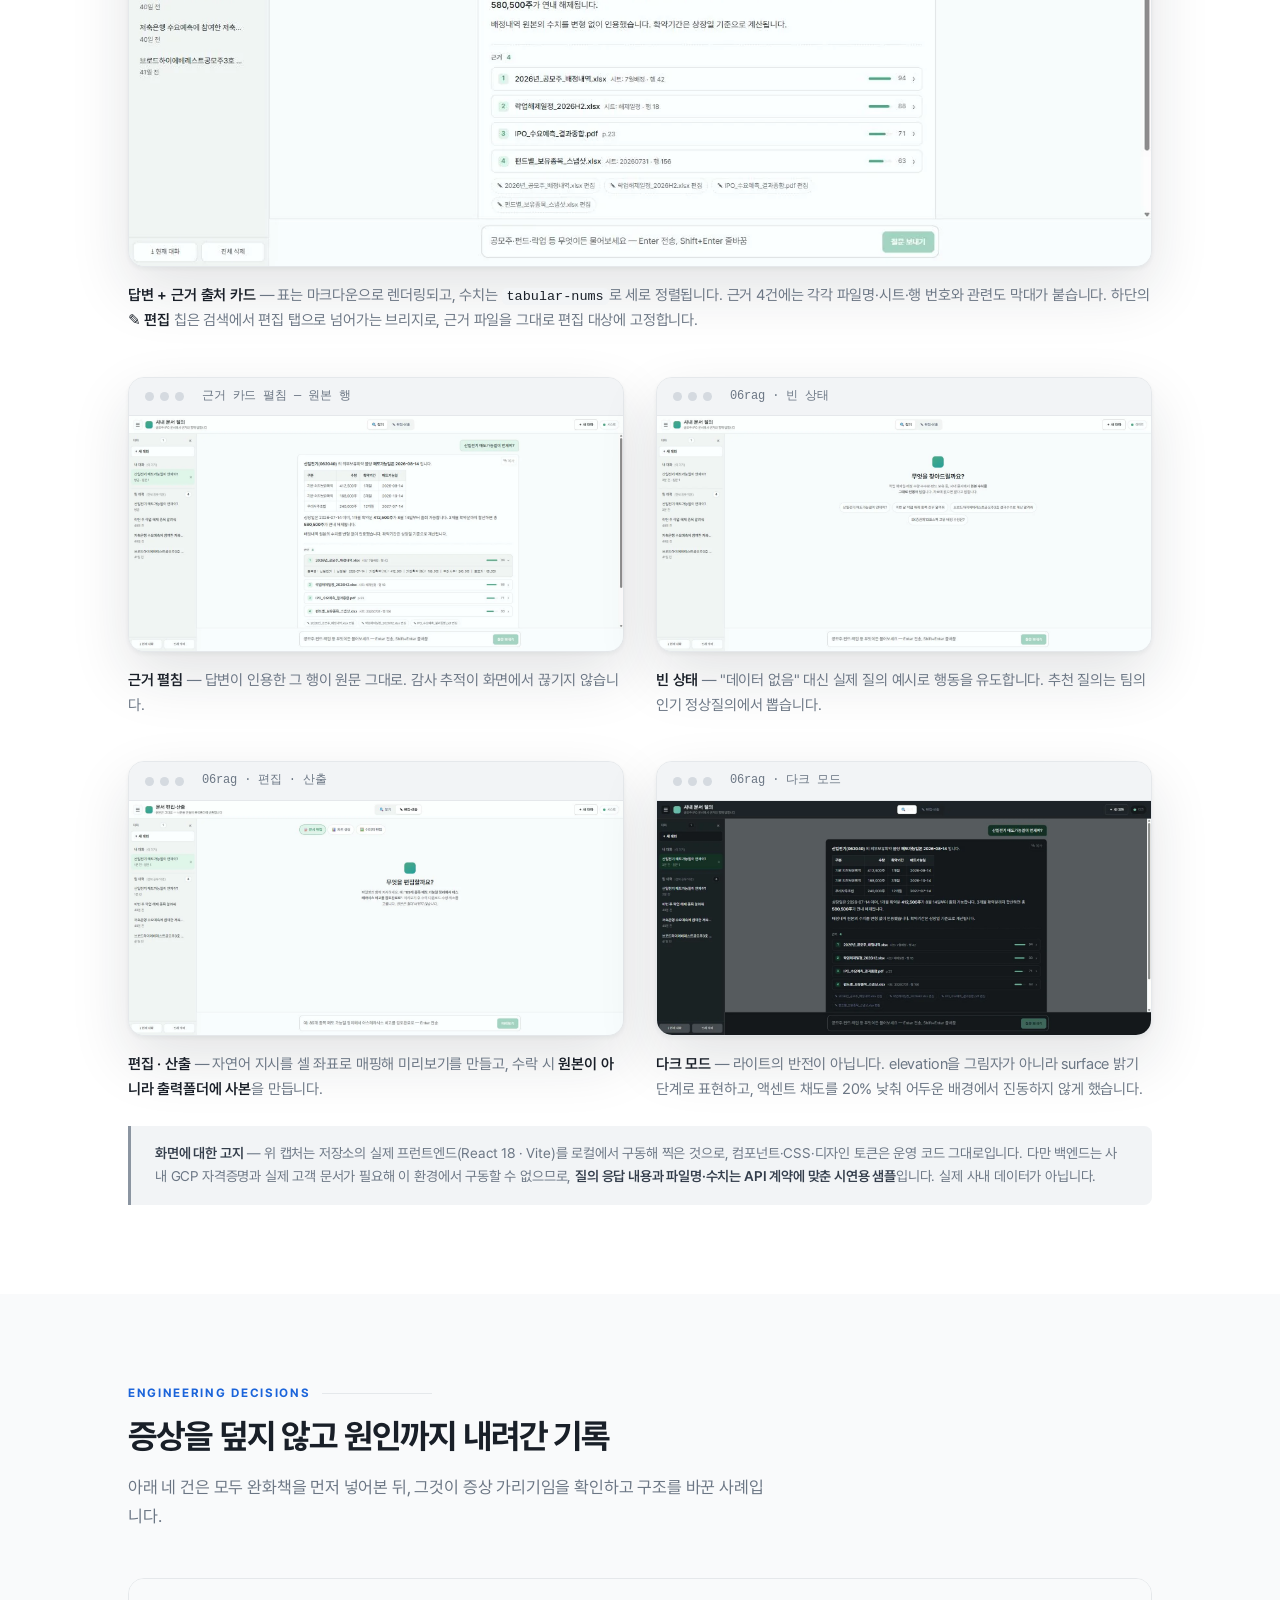
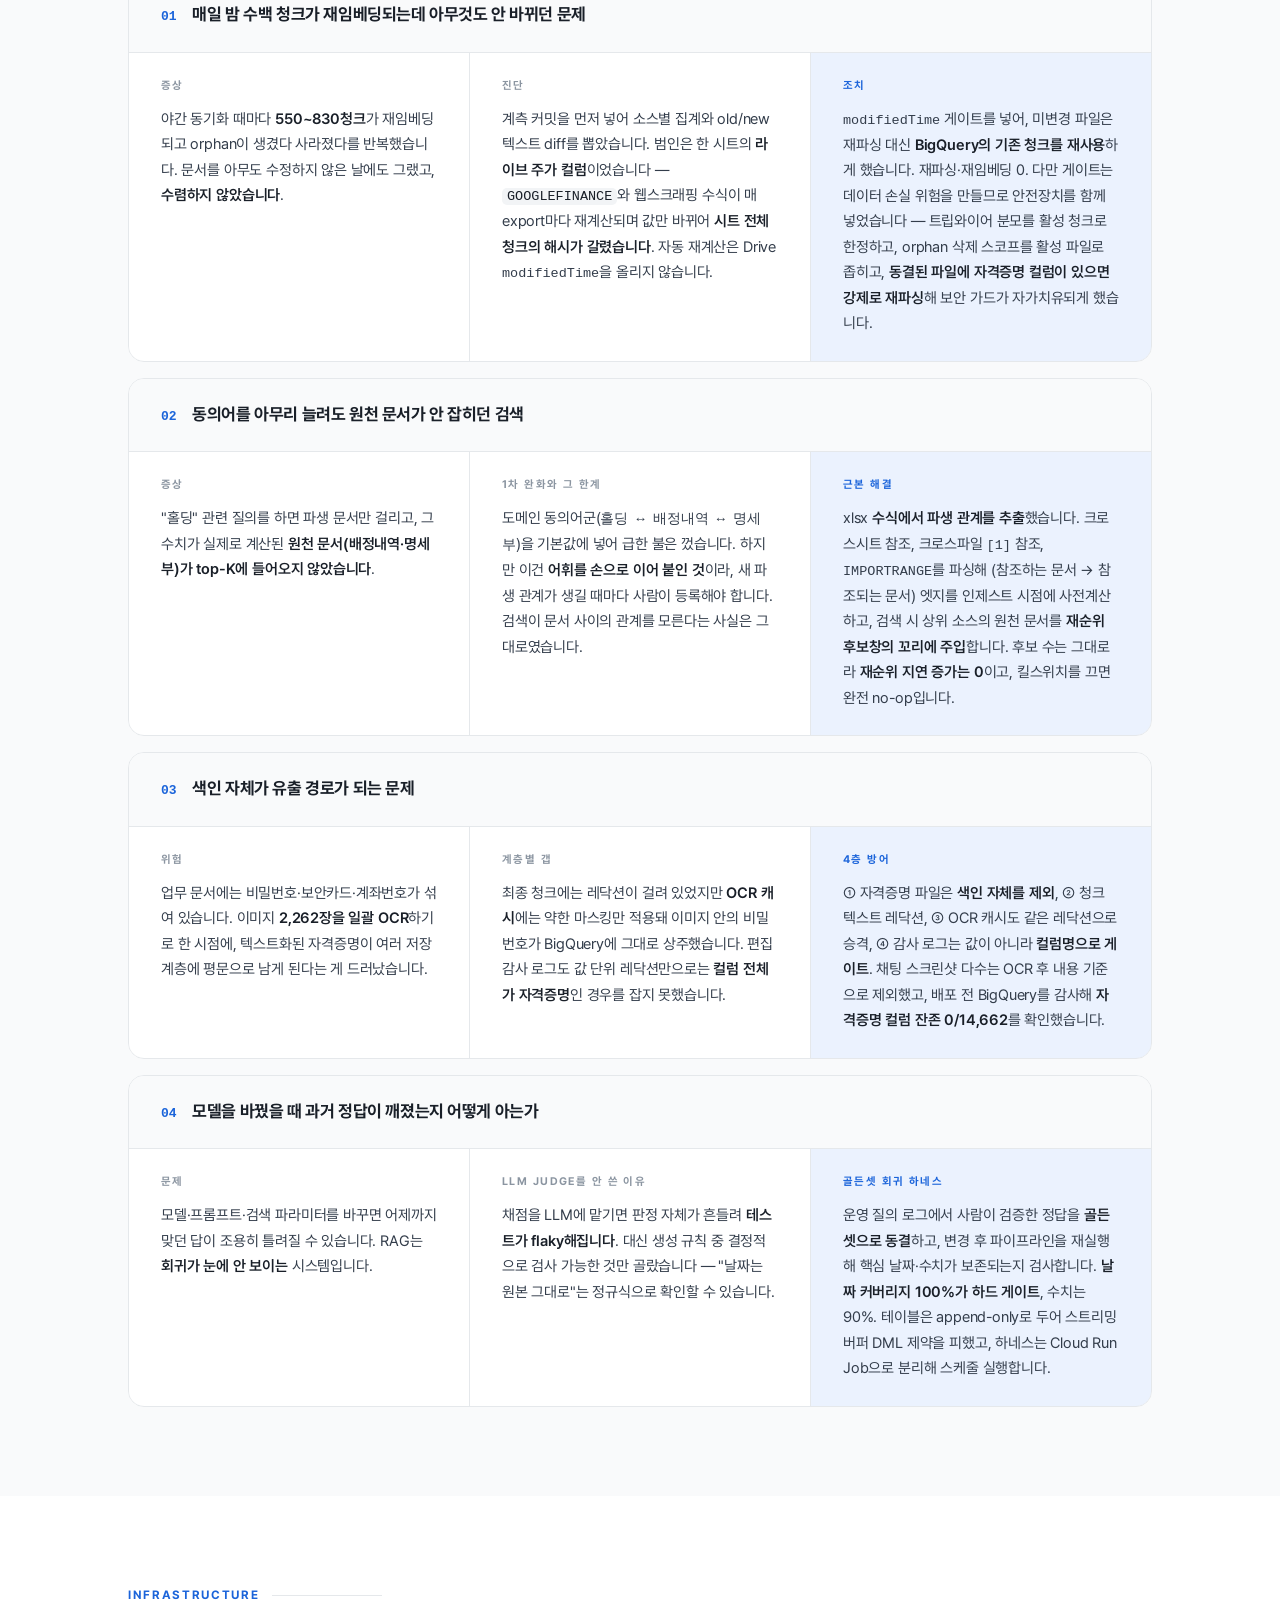
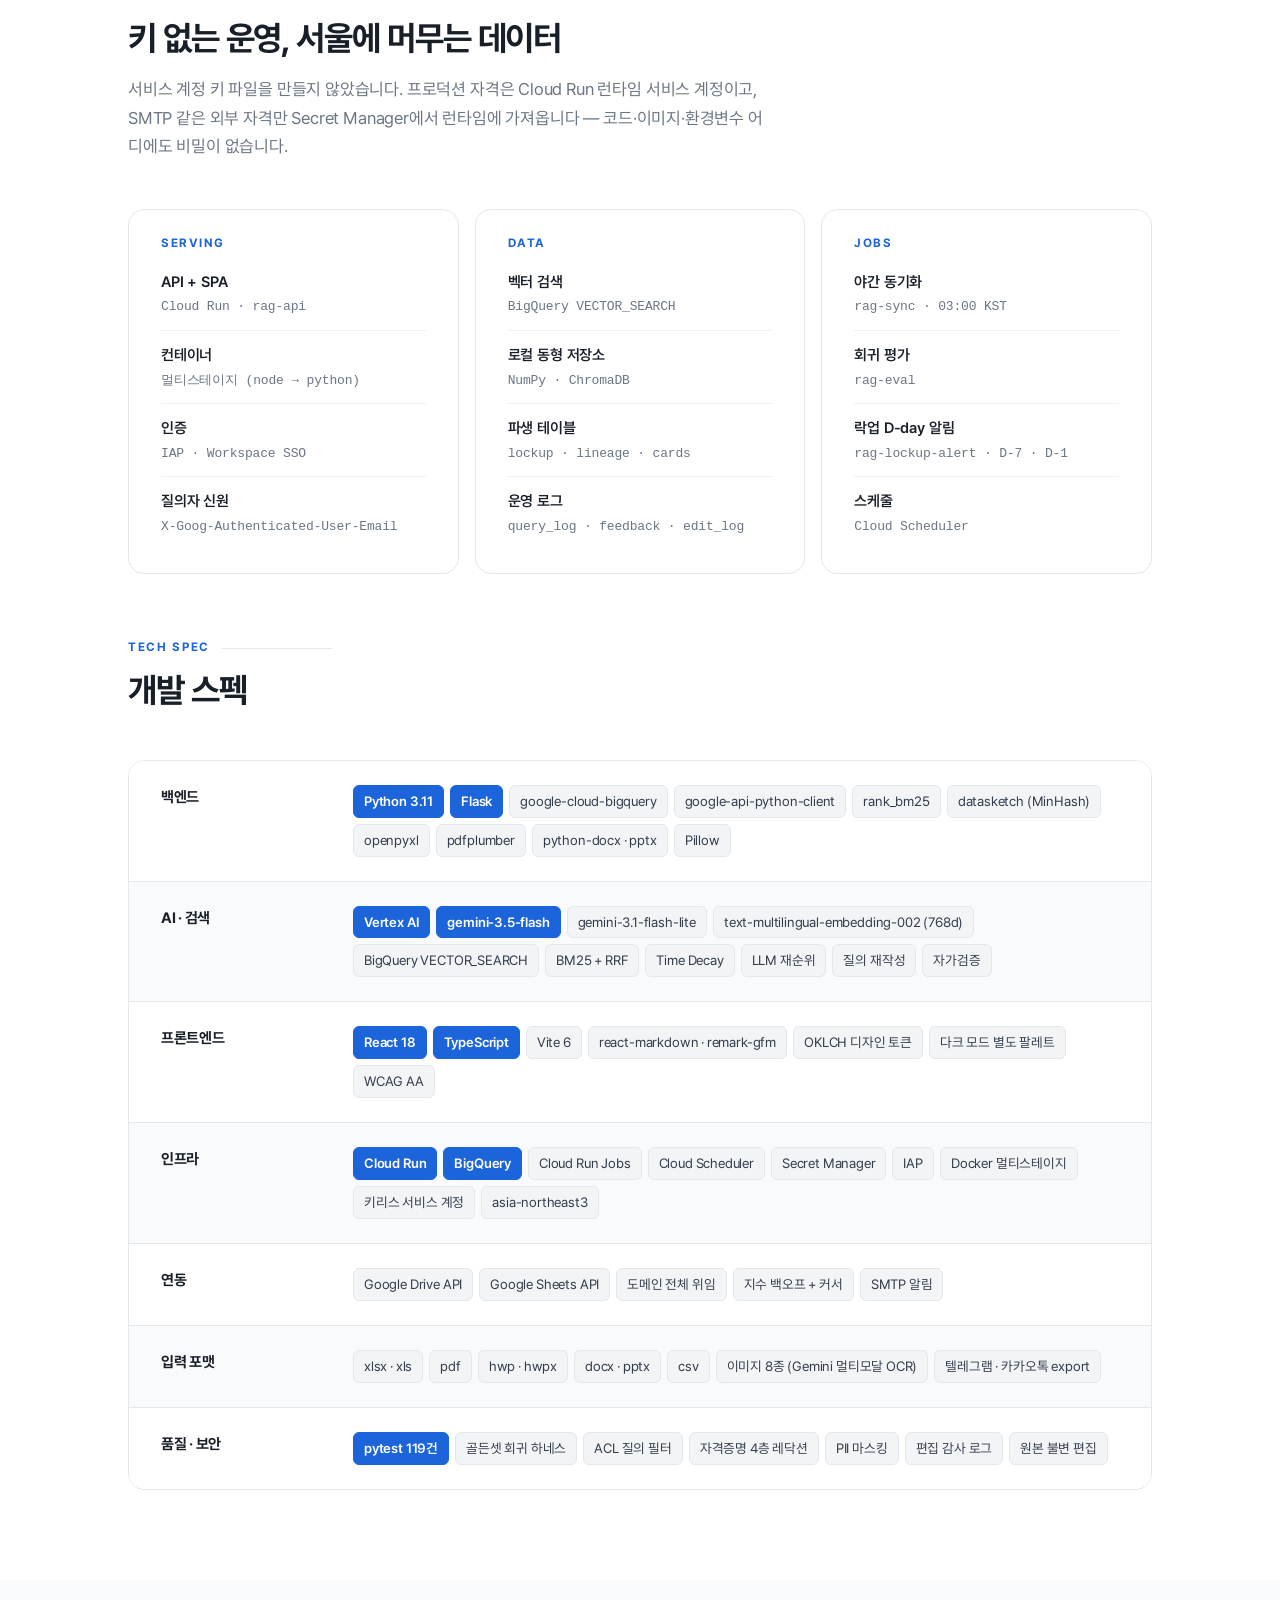
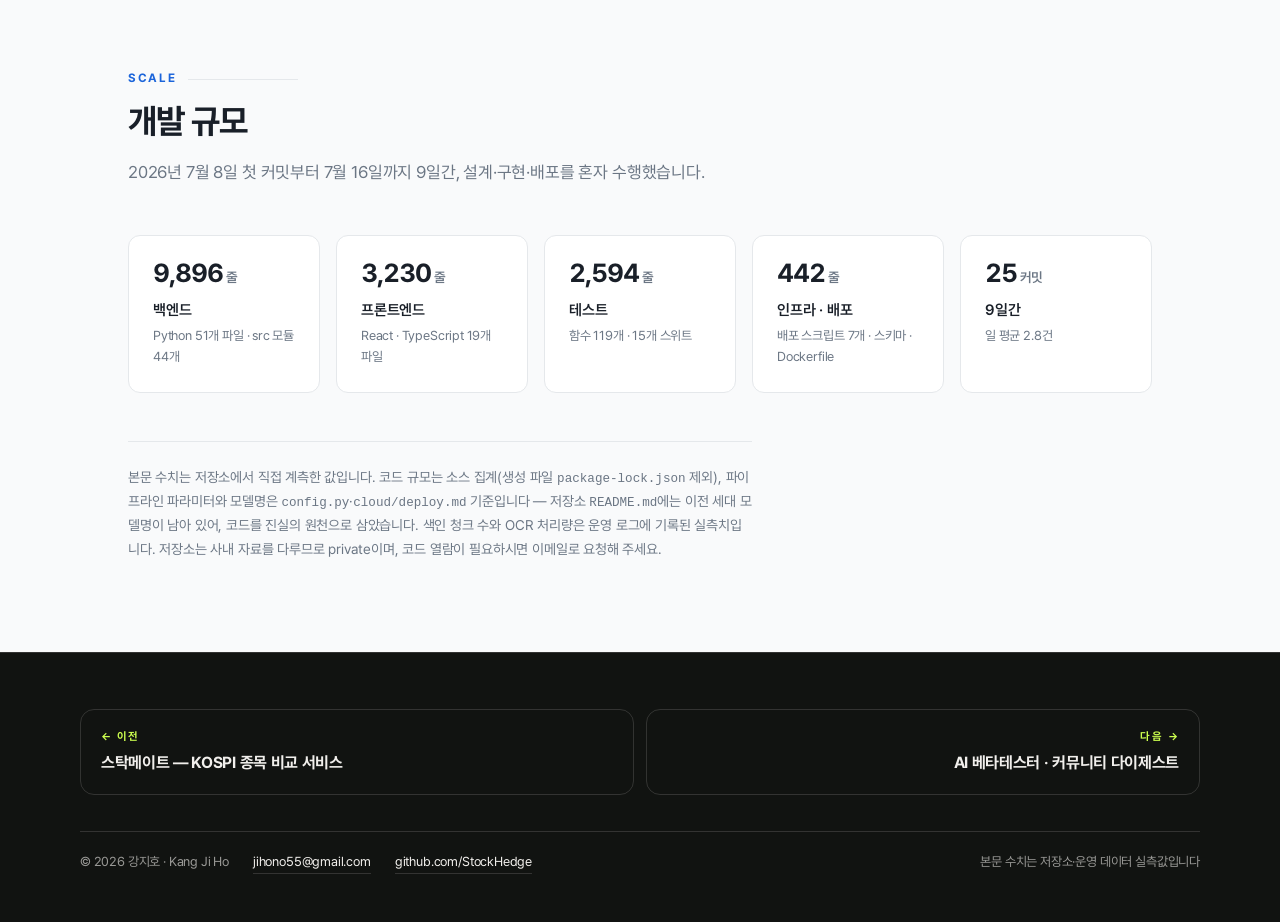
==== commit fea99b74: "스탁메이트 상세 페이지 추가와 전 페이지 연결 - 에셋헷지 상세와 같은 틀로 stockmate.html 작성(스테이징 실데이터 화면 3장) - 모든 페이지 메뉴에 스탁메이트 추가," ====
--- a/06rag.html
+++ b/06rag.html
@@ -358,6 +358,7 @@
       <li><a href="assethedge.html">에셋헷지</a></li>
       <li><a href="aiwebbuilder.html">AI 웹빌더</a></li>
       <li><a href="finple.html">FinPle</a></li>
+      <li><a href="stockmate.html">스탁메이트</a></li>
       <li><a href="06rag.html" aria-current="page">06RAG</a></li>
       <li><a href="ai-beta-tester.html">AI 베타테스터</a></li>
     </ul>
@@ -846,7 +847,7 @@
 <div class="pf-foot">
   <div class="pf-foot__in">
     <nav class="pf-pager" aria-label="프로젝트 이동">
-      <a href="finple.html"><span class="pf-pager__k">← 이전</span><span class="pf-pager__v">FinPle — 청소년 모의투자 플랫폼</span></a>
+      <a href="stockmate.html"><span class="pf-pager__k">← 이전</span><span class="pf-pager__v">스탁메이트 — KOSPI 종목 비교 서비스</span></a>
       <a class="is-next" href="ai-beta-tester.html"><span class="pf-pager__k">다음 →</span><span class="pf-pager__v">AI 베타테스터 · 커뮤니티 다이제스트</span></a>
     </nav>
     <div class="pf-foot__meta">
